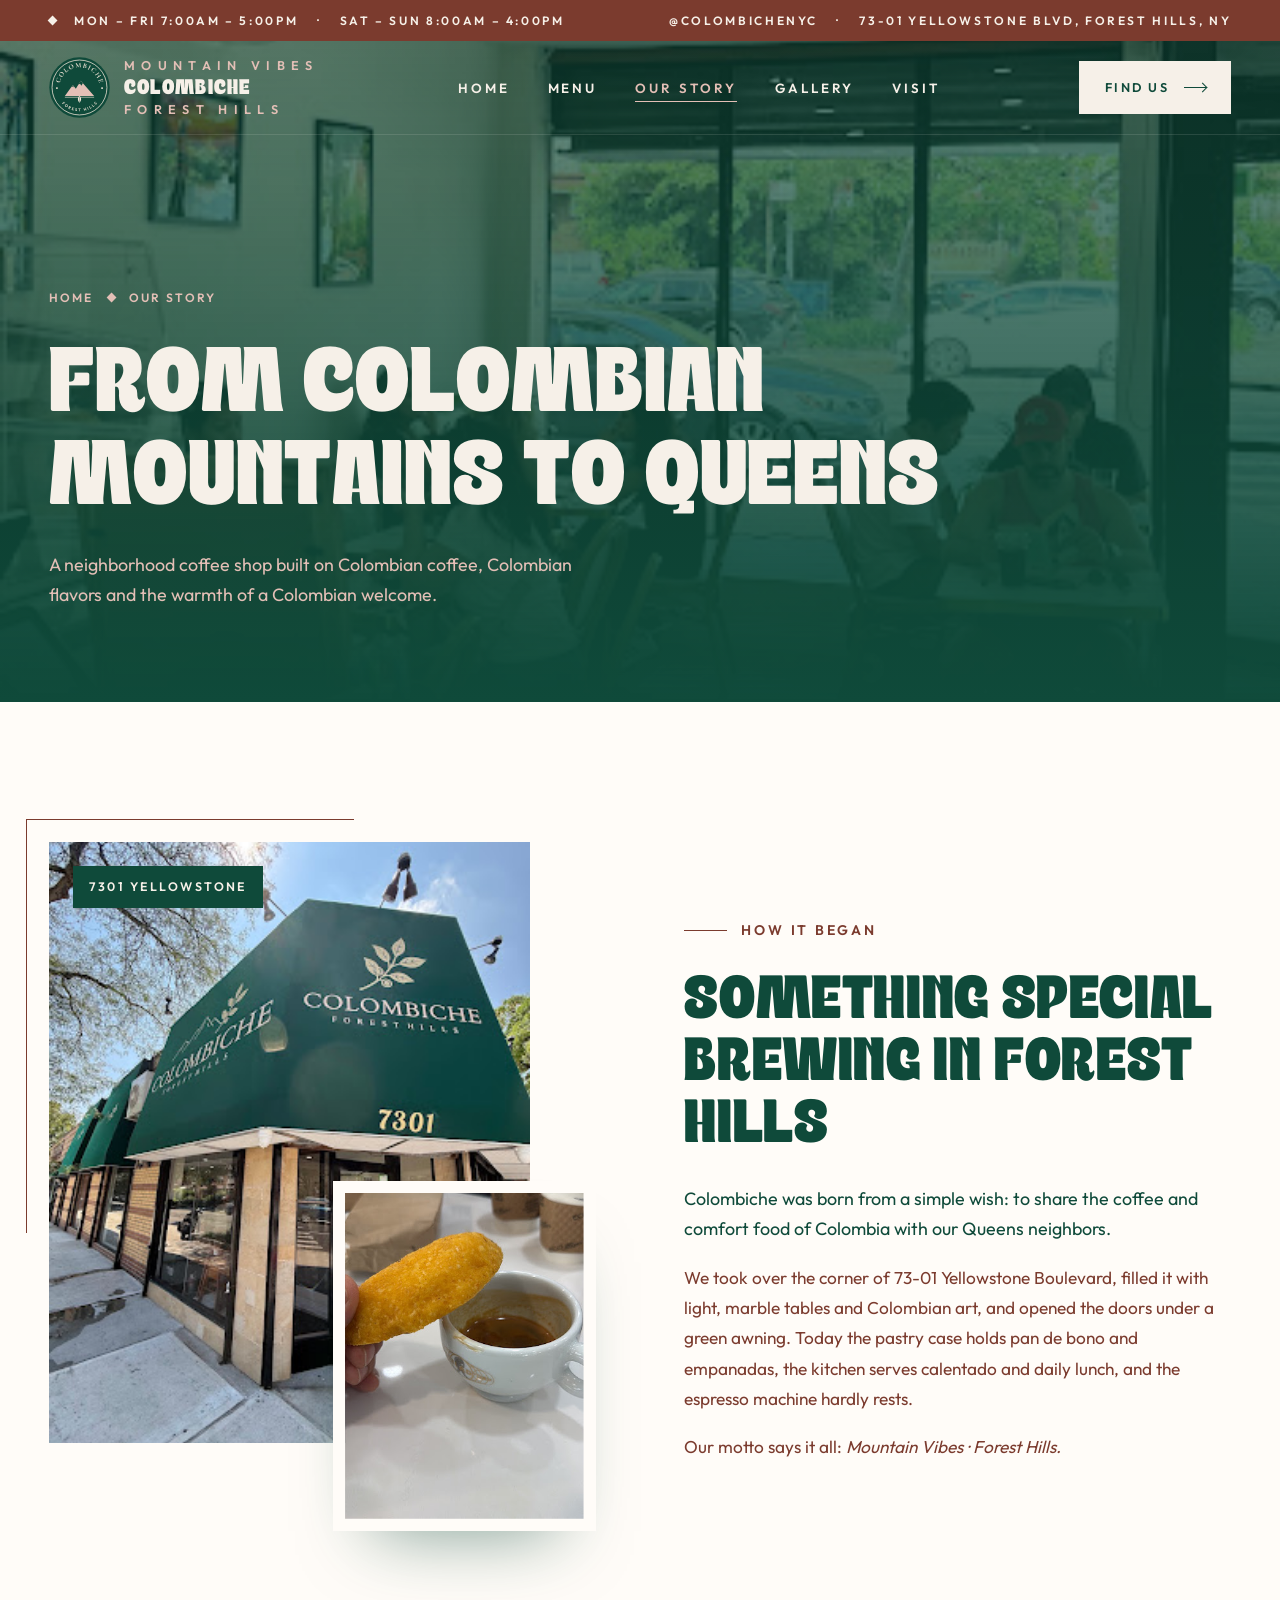
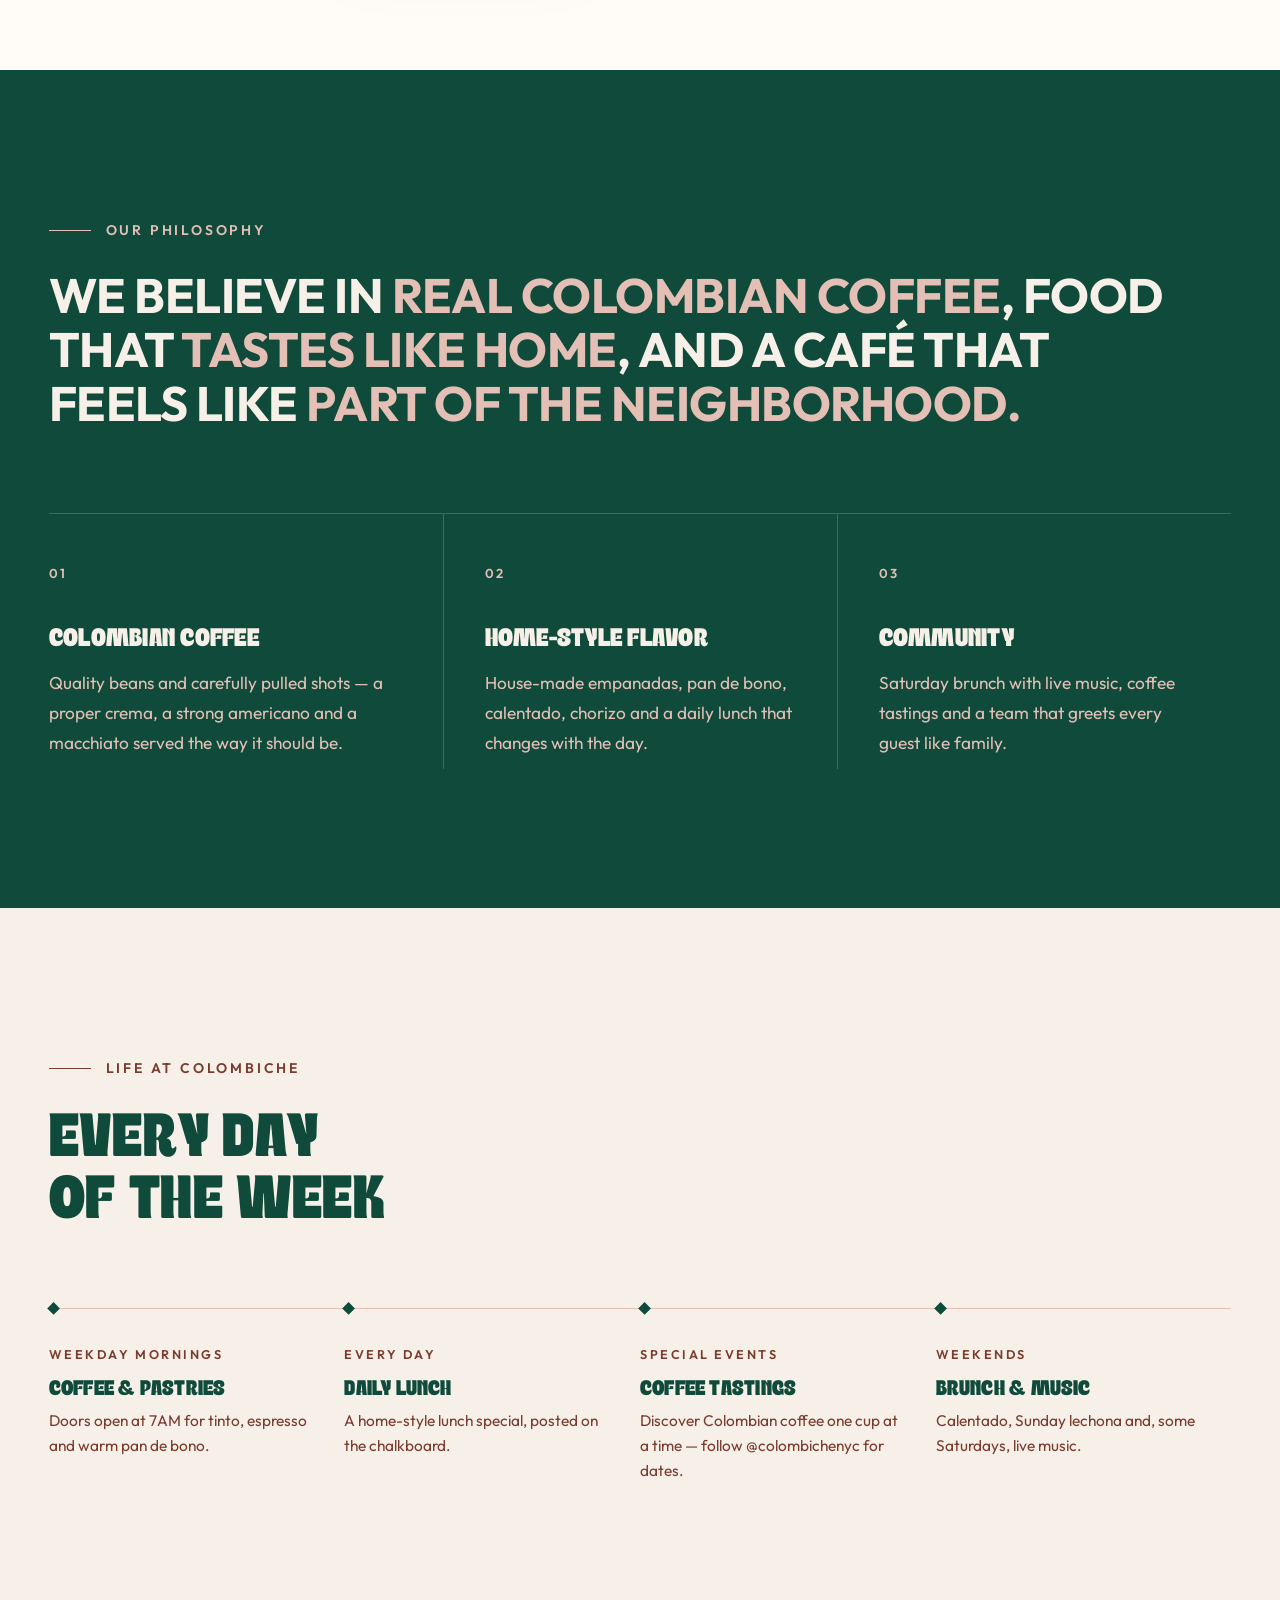
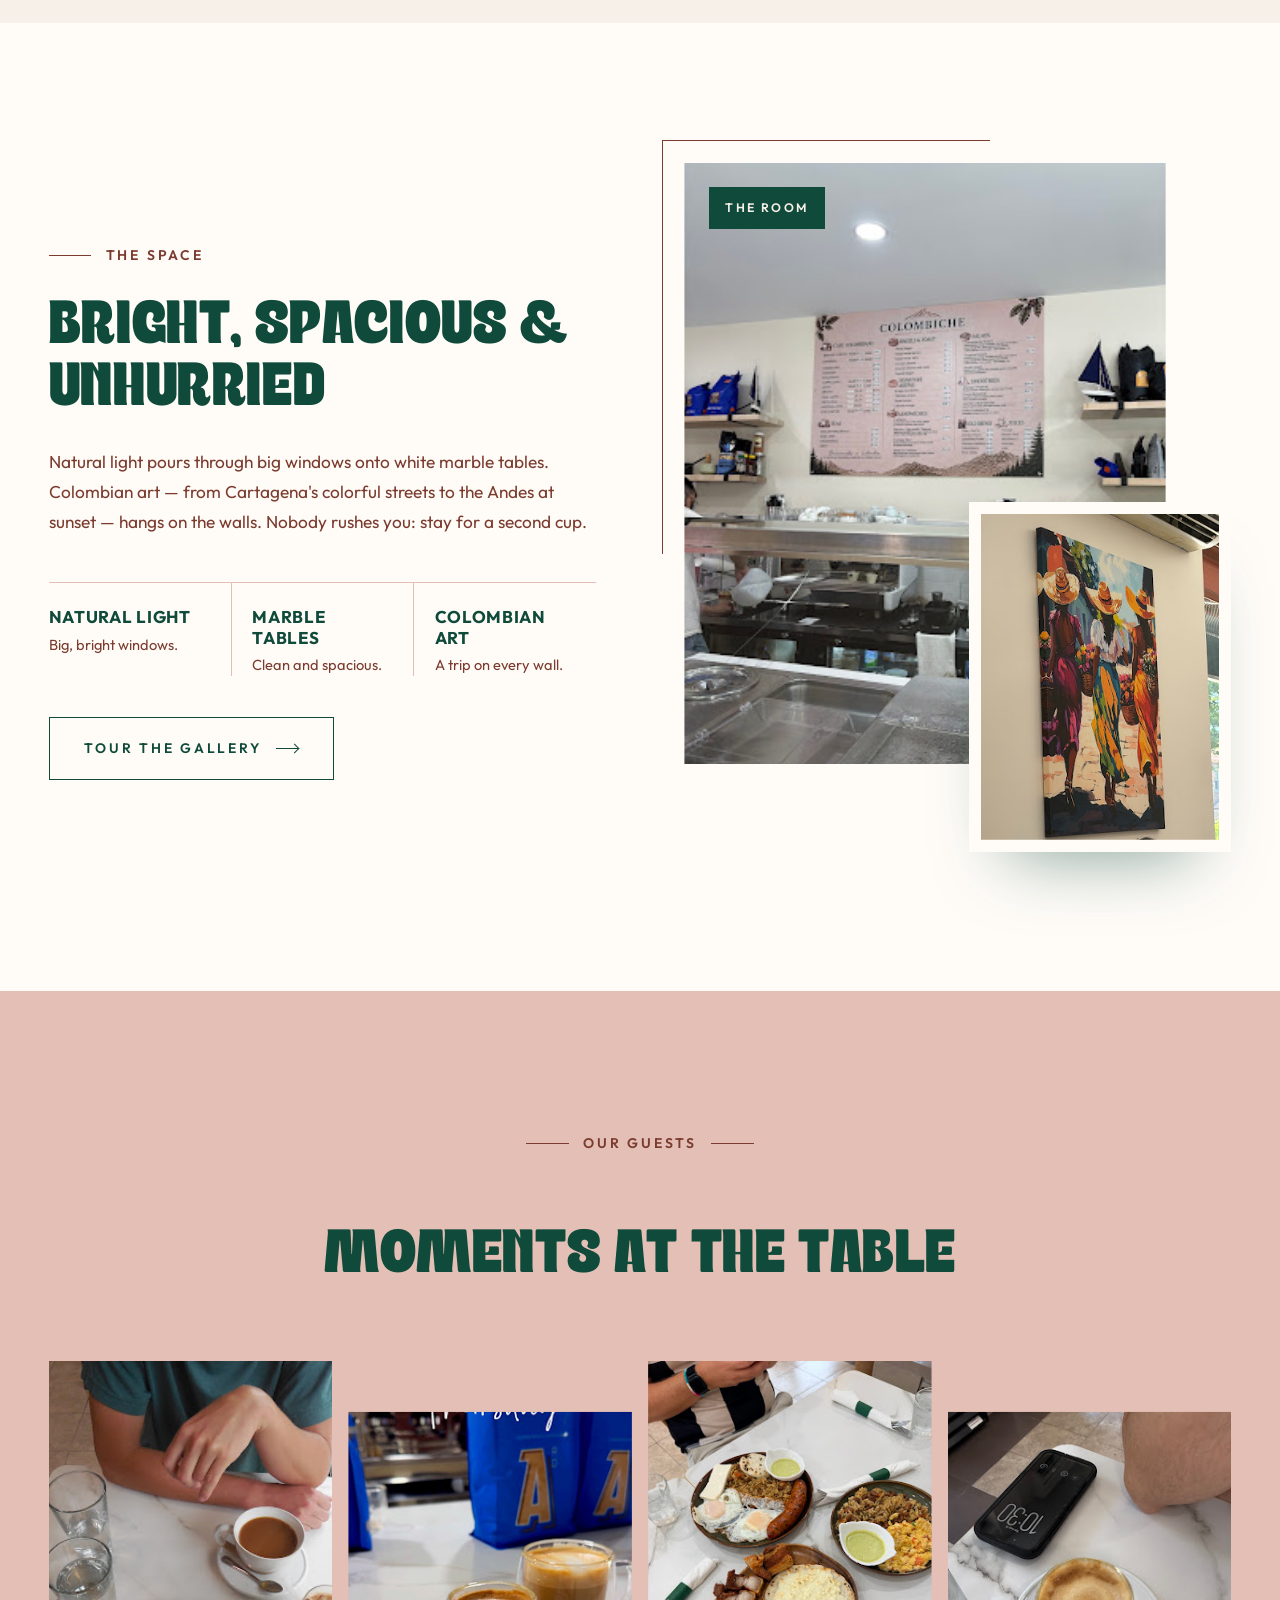
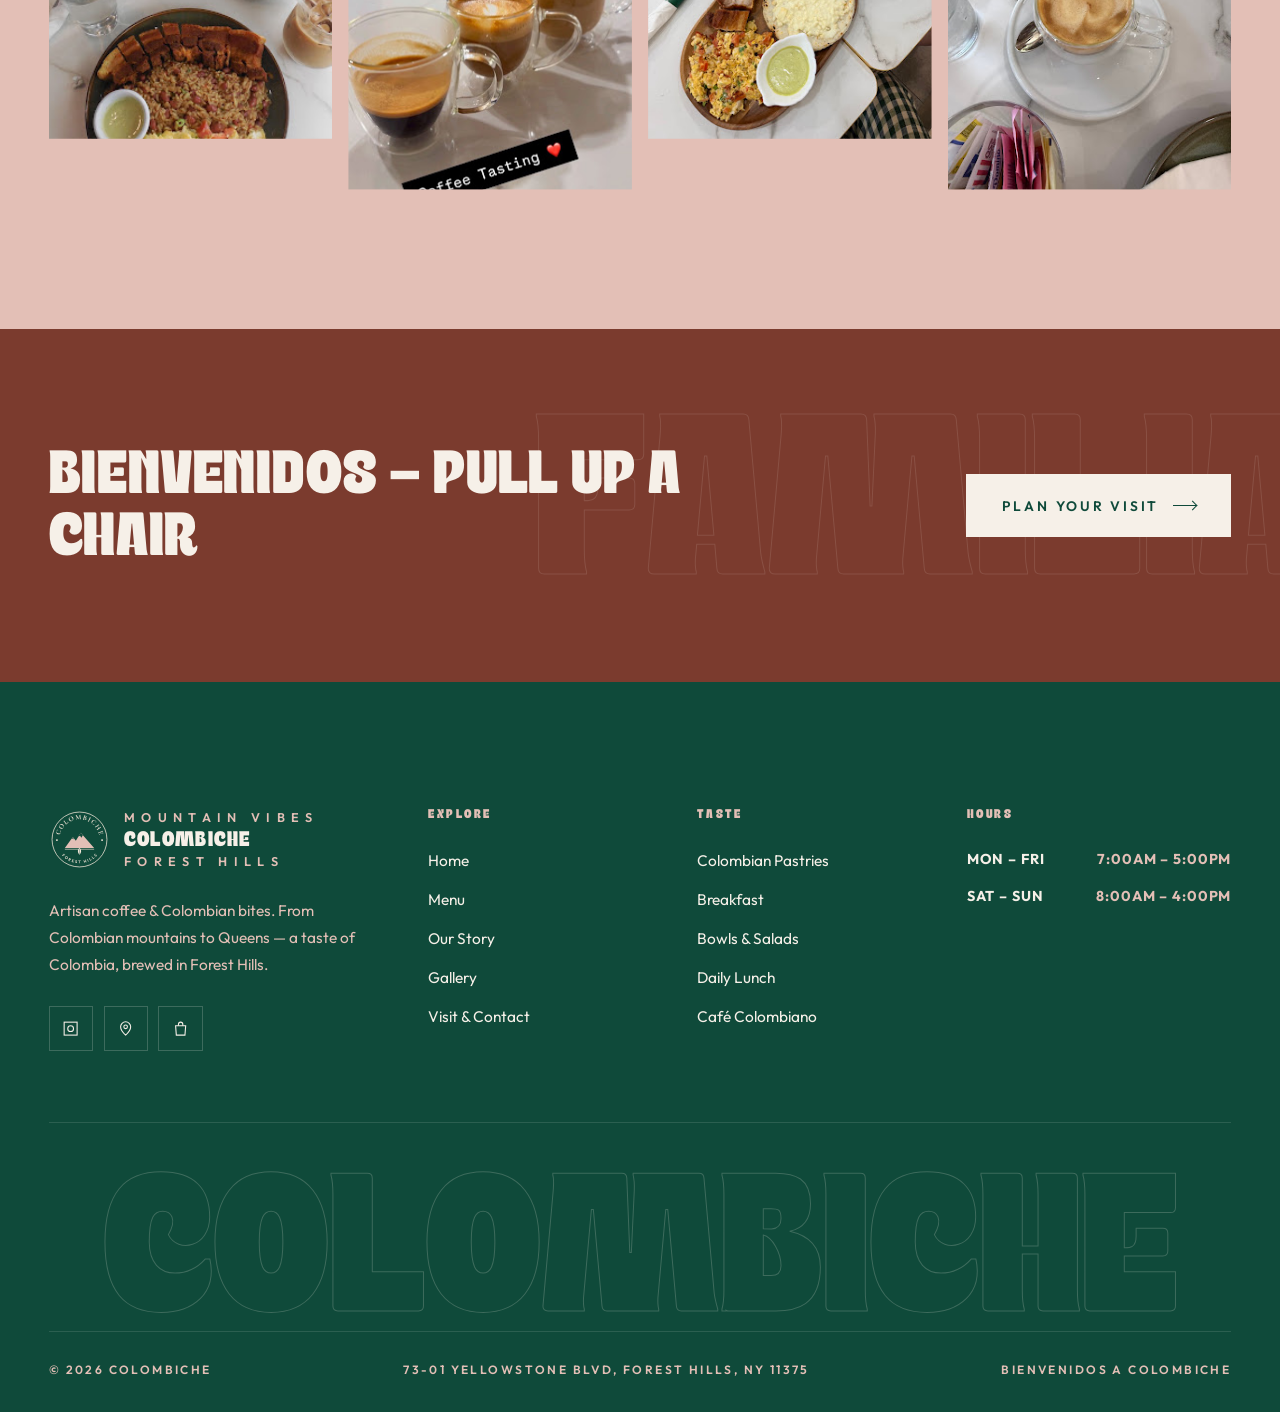
==== about.html @ f760ab82 "working" ====
<!DOCTYPE html>
<html lang="en">
<head>
  <meta charset="UTF-8">
  <meta name="viewport" content="width=device-width, initial-scale=1.0">
  <title>Our Story — Colombiche</title>
  <meta name="description" content="The story of Colombiche — a Colombian coffee shop in Forest Hills, Queens bringing artisan coffee, Colombian pastries and home-style plates from the mountains of Colombia to Yellowstone Boulevard.">
  <meta name="theme-color" content="#0F4A3A">
  <meta property="og:title" content="Our Story — Colombiche">
  <meta property="og:description" content="The story of Colombiche — a Colombian coffee shop in Forest Hills, Queens bringing artisan coffee, Colombian pastries and home-style plates from the mountains of Colombia to Yellowstone Boulevard.">
  <meta property="og:image" content="assets/images/unnamed%20%2849%29.jpg">
  <link rel="icon" href="assets/logo.svg" type="image/svg+xml">
  <link rel="preconnect" href="https://fonts.googleapis.com">
  <link rel="preconnect" href="https://fonts.gstatic.com" crossorigin>
  <link href="https://fonts.googleapis.com/css2?family=Outfit:wght@400;500;600;700&display=swap" rel="stylesheet">
  <link rel="stylesheet" href="css/style.css">
</head>
<body>

<header class="site-header">
  <div class="topbar">
    <div class="container">
      <div class="t-items"><span class="diamond"></span><span>Mon – Fri 7:00AM – 5:00PM</span><span class="t-hide">·</span><span class="t-hide">Sat – Sun 8:00AM – 4:00PM</span></div>
      <div class="t-items t-hide"><a href="https://www.instagram.com/colombichenyc/" target="_blank" rel="noopener">@colombichenyc</a><span>·</span><span>73-01 Yellowstone Blvd, Forest Hills, NY</span></div>
    </div>
  </div>
  <nav class="navbar" aria-label="Main">
    <div class="container">
      <a href="index.html" class="logo" aria-label="Colombiche home">
        <span class="logo-mark"><img src="assets/logo.svg" alt="" width="60" height="60"></span>
        <span class="logo-text"><small>MOUNTAIN VIBES</small><strong>COLOMBICHE</strong><small>FOREST HILLS</small></span>
      </a>
      <ul class="nav-links">
        <li><a href="index.html">Home</a></li>
        <li><a href="menu.html">Menu</a></li>
        <li><a href="about.html" class="active" aria-current="page">Our Story</a></li>
        <li><a href="gallery.html">Gallery</a></li>
        <li><a href="visit.html">Visit</a></li>
      </ul>
      <a href="visit.html" class="btn btn--light nav-cta">Find Us <span class="arrow"></span></a>
      <button class="menu-toggle" aria-label="Open menu" aria-expanded="false"><span></span><span></span><span></span></button>
    </div>
  </nav>
</header>

<div class="mobile-nav" aria-label="Mobile">
  <a class="m-link" href="index.html"><small>01</small>Home</a>
  <a class="m-link" href="menu.html"><small>02</small>Menu</a>
  <a class="m-link" href="about.html"><small>03</small>Our Story</a>
  <a class="m-link" href="gallery.html"><small>04</small>Gallery</a>
  <a class="m-link" href="visit.html"><small>05</small>Visit</a>
  <div class="m-foot">Mon – Fri 7:00AM – 5:00PM<br>Sat – Sun 8:00AM – 4:00PM<br>73-01 Yellowstone Blvd, Forest Hills, NY 11375<br><a href="https://www.instagram.com/colombichenyc/" target="_blank" rel="noopener">@colombichenyc</a></div>
</div>

<main>
<section class="page-hero">
  <div class="bg" data-parallax style="background-image:url('assets/images/unnamed%20%2865%29.jpg')"></div>
  <div class="container">
    <div class="crumbs"><a href="index.html">Home</a><span class="diamond"></span><span>Our Story</span></div>
    <div class="hero-foot">
      <div>
        <h1>From Colombian<br>Mountains to Queens</h1>
        <p class="lead">A neighborhood coffee shop built on Colombian coffee, Colombian flavors and the warmth of a Colombian welcome.</p>
      </div>
    </div>
  </div>
</section>

<section class="section bg-white">
  <div class="container split">
    <div class="stack-images reveal">
      <span class="frame-line"></span>
      <div class="img-main reveal-img"><img src="assets/images/unnamed%20%2849%29.jpg" alt="Colombiche storefront with green awning" loading="lazy"></div>
      <div class="img-float reveal-img d2"><img src="assets/images/unnamed%20%2836%29.jpg" alt="Dedo de queso dipped in coffee" loading="lazy"></div>
      <span class="tag">7301 Yellowstone</span>
    </div>
    <div class="text-block">
      <span class="eyebrow reveal">How It Began</span>
      <h2 class="reveal">Something Special Brewing in Forest Hills</h2>
      <p class="lead reveal">Colombiche was born from a simple wish: to share the coffee and comfort food of Colombia with our Queens neighbors.</p>
      <p class="muted reveal">We took over the corner of 73-01 Yellowstone Boulevard, filled it with light, marble tables and Colombian art, and opened the doors under a green awning. Today the pastry case holds pan de bono and empanadas, the kitchen serves calentado and daily lunch, and the espresso machine hardly rests.</p>
      <p class="muted reveal">Our motto says it all: <em>Mountain Vibes · Forest Hills.</em></p>
    </div>
  </div>
</section>

<section class="section bg-espresso">
  <div class="container">
    <span class="eyebrow reveal">Our Philosophy</span>
    <p class="big-statement reveal">We believe in <em>real Colombian coffee</em>, food that <em>tastes like home</em>, and a café that feels like <em>part of the neighborhood.</em></p>
    <div class="values" style="margin-top:80px">
      <div class="value reveal">
        <span class="num">01</span>
        <h3>Colombian Coffee</h3>
        <p>Quality beans and carefully pulled shots — a proper crema, a strong americano and a macchiato served the way it should be.</p>
      </div>
      <div class="value reveal d1">
        <span class="num">02</span>
        <h3>Home-Style Flavor</h3>
        <p>House-made empanadas, pan de bono, calentado, chorizo and a daily lunch that changes with the day.</p>
      </div>
      <div class="value reveal d2">
        <span class="num">03</span>
        <h3>Community</h3>
        <p>Saturday brunch with live music, coffee tastings and a team that greets every guest like family.</p>
      </div>
    </div>
  </div>
</section>

<section class="section bg-cream">
  <div class="container">
    <div class="section-head">
      <div>
        <span class="eyebrow reveal">Life at Colombiche</span>
        <h2 class="reveal">Every Day<br>of the Week</h2>
      </div>
    </div>
    <div class="timeline">
      <div class="reveal"><span>Weekday Mornings</span><h3>Coffee &amp; Pastries</h3><p>Doors open at 7AM for tinto, espresso and warm pan de bono.</p></div>
      <div class="reveal d1"><span>Every Day</span><h3>Daily Lunch</h3><p>A home-style lunch special, posted on the chalkboard.</p></div>
      <div class="reveal d2"><span>Special Events</span><h3>Coffee Tastings</h3><p>Discover Colombian coffee one cup at a time — follow @colombichenyc for dates.</p></div>
      <div class="reveal d3"><span>Weekends</span><h3>Brunch &amp; Music</h3><p>Calentado, Sunday lechona and, some Saturdays, live music.</p></div>
    </div>
  </div>
</section>

<section class="section bg-white">
  <div class="container split split--reverse">
    <div class="stack-images reveal">
      <span class="frame-line"></span>
      <div class="img-main reveal-img"><img src="assets/images/unnamed%20%2823%29.jpg" alt="The Colombiche counter and menu board" loading="lazy"></div>
      <div class="img-float reveal-img d2"><img src="assets/images/unnamed%20%286%29.jpg" alt="Colorful painting of Colombian women" loading="lazy"></div>
      <span class="tag">The Room</span>
    </div>
    <div class="text-block">
      <span class="eyebrow reveal">The Space</span>
      <h2 class="reveal">Bright, Spacious &amp; Unhurried</h2>
      <p class="muted reveal">Natural light pours through big windows onto white marble tables. Colombian art — from Cartagena's colorful streets to the Andes at sunset — hangs on the walls. Nobody rushes you: stay for a second cup.</p>
      <div class="features reveal">
        <div><strong>Natural Light</strong><span>Big, bright windows.</span></div>
        <div><strong>Marble Tables</strong><span>Clean and spacious.</span></div>
        <div><strong>Colombian Art</strong><span>A trip on every wall.</span></div>
      </div>
      <a href="gallery.html" class="btn btn--outline reveal">Tour the Gallery <span class="arrow"></span></a>
    </div>
  </div>
</section>

<section class="section bg-beige">
  <div class="container">
    <div class="section-head center">
      <span class="eyebrow reveal">Our Guests</span>
      <h2 class="reveal">Moments at the Table</h2>
    </div>
    <div class="people-grid" style="padding-bottom:50px">
      <figure class="reveal-img"><img src="assets/images/unnamed%20%2853%29.jpg" alt="A guest with coffee and breakfast" loading="lazy"></figure>
      <figure class="reveal-img d1"><img src="assets/images/unnamed%20%2861%29.jpg" alt="Thursday coffee tasting" loading="lazy"></figure>
      <figure class="reveal-img d2"><img src="assets/images/unnamed%20%285%29.jpg" alt="Breakfast spread for the table" loading="lazy"></figure>
      <figure class="reveal-img d3"><img src="assets/images/unnamed%20%2833%29.jpg" alt="Cappuccino on a marble table" loading="lazy"></figure>
    </div>
  </div>
</section>

<section class="cta-band">
  <div class="ghost-word" aria-hidden="true">Familia</div>
  <div class="container">
    <h2 class="reveal">Bienvenidos — Pull Up a Chair</h2>
    <a href="visit.html" class="btn btn--light reveal">Plan Your Visit <span class="arrow"></span></a>
  </div>
</section>
</main>

<footer class="site-footer">
  <div class="container">
    <div class="footer-top">
      <div>
        <a href="index.html" class="logo">
          <span class="logo-mark"><img src="assets/logo.svg" alt="" width="60" height="60"></span>
          <span class="logo-text"><small>MOUNTAIN VIBES</small><strong>COLOMBICHE</strong><small>FOREST HILLS</small></span>
        </a>
        <p>Artisan coffee &amp; Colombian bites. From Colombian mountains to Queens — a taste of Colombia, brewed in Forest Hills.</p>
        <div class="socials">
          <a href="https://www.instagram.com/colombichenyc/" target="_blank" rel="noopener" aria-label="Instagram @colombichenyc"><svg viewBox="0 0 24 24"><rect x="3" y="3" width="18" height="18"/><circle cx="12" cy="12" r="4"/><path d="M17.5 6.5h.01"/></svg></a>
          <a href="https://www.google.com/maps/place/Colombiche/@40.7175453,-73.8568384,17z/data=!3m1!4b1!4m6!3m5!1s0x89c25ffa9d3dcef1:0xcf79a14ec2ab7ac5!8m2!3d40.7175453!4d-73.8568384!16s%2Fg%2F11ntnw3kk6" target="_blank" rel="noopener" aria-label="Colombiche on Google Maps"><svg viewBox="0 0 24 24"><path d="M12 21s-7-6.2-7-11.5A7 7 0 0 1 19 9.5C19 14.8 12 21 12 21z"/><circle cx="12" cy="9.5" r="2.5"/></svg></a>
          <a href="https://order.toasttab.com/online/colombiche-2-73-01-yellowstone-boulevard" target="_blank" rel="noopener" aria-label="Order online"><svg viewBox="0 0 24 24"><path d="M5 8h14l-1 13H6z"/><path d="M9 8V6a3 3 0 0 1 6 0v2"/></svg></a>
        </div>
      </div>
      <div>
        <h4>Explore</h4>
        <ul>
          <li><a href="index.html">Home</a></li>
          <li><a href="menu.html">Menu</a></li>
          <li><a href="about.html">Our Story</a></li>
          <li><a href="gallery.html">Gallery</a></li>
          <li><a href="visit.html">Visit &amp; Contact</a></li>
        </ul>
      </div>
      <div>
        <h4>Taste</h4>
        <ul>
          <li><a href="menu.html#pastries">Colombian Pastries</a></li>
          <li><a href="menu.html#breakfast">Breakfast</a></li>
          <li><a href="menu.html#bowls">Bowls &amp; Salads</a></li>
          <li><a href="menu.html#specials">Daily Lunch</a></li>
          <li><a href="menu.html#coffee">Café Colombiano</a></li>
        </ul>
      </div>
      <div>
        <h4>Hours</h4>
        <ul class="footer-hours">
          <li><span>Mon – Fri</span><span>7:00AM – 5:00PM</span></li>
          <li><span>Sat – Sun</span><span>8:00AM – 4:00PM</span></li>
        </ul>
      </div>
    </div>
    <div class="footer-word" aria-hidden="true">Colombiche</div>
    <div class="footer-bottom">
      <span>© <span data-year>2026</span> Colombiche</span>
      <span>73-01 Yellowstone Blvd, Forest Hills, NY 11375</span>
      <span>Bienvenidos a Colombiche</span>
    </div>
  </div>
</footer>

<button class="back-top" aria-label="Back to top"><svg viewBox="0 0 24 24"><path d="M12 19V5M5 12l7-7 7 7"/></svg></button>

<script src="js/main.js"></script>
</body>
</html>
---- css/style.css ----
/* =========================================================
   COLOMBICHE — premium stylesheet (bottle green, burgundy & blush)
   Palette (only these five):
   White #FFFCF8 · Cream #F6F0E8 · Beige #E3BFB6
   Coffee Bean #7B3B2E · Espresso Brown #0F4A3A
   ========================================================= */

@font-face {
  font-family: "Food Brand";
  src: url("../food-brand-demo.regular.otf") format("opentype");
  font-weight: normal;
  font-style: normal;
  font-display: swap;
}

:root {
  --white: #FFFCF8;
  --cream: #F6F0E8;
  --beige: #E3BFB6;
  --coffee: #7B3B2E;
  --espresso: #0F4A3A;

  /* tints built only from the palette */
  --espresso-92: rgba(15, 74, 58, .92);
  --espresso-80: rgba(15, 74, 58, .80);
  --espresso-60: rgba(15, 74, 58, .60);
  --espresso-15: rgba(15, 74, 58, .15);
  --cream-70: rgba(246, 240, 232, .70);
  --cream-20: rgba(246, 240, 232, .20);
  --cream-12: rgba(246, 240, 232, .12);
  --beige-40: rgba(227, 191, 182, .40);

  /* brand font for headings only; the demo font has no numerals, Outfit supplies them */
  --font-display: "Food Brand", "Outfit", system-ui, sans-serif;
  --font: "Outfit", system-ui, sans-serif;

  /* viewport scaling: --vw and --vh are 1% of the DESIGN viewport,
     --z is the factor the page is scaled by on screens wider than it */
  --z: 1;
  --vw: 1vw;
  --vh: 1vh;

  --container: 1320px;
  --gutter: clamp(16px, calc(4 * var(--vw)), 48px);
  --section: clamp(80px, calc(11 * var(--vw)), 160px);
  --ease: cubic-bezier(.22, .61, .36, 1);
  --ease-out: cubic-bezier(.16, 1, .3, 1);
}

/* ---------- reset ---------- */
*, *::before, *::after { box-sizing: border-box; margin: 0; padding: 0; border-radius: 0; }
html { scroll-behavior: smooth; -webkit-text-size-adjust: 100%; }
body {
  font-family: var(--font);
  font-weight: 400;
  font-size: 1.0625rem;
  line-height: 1.75;
  letter-spacing: 0;
  color: var(--espresso);
  background: var(--white);
  -webkit-font-smoothing: antialiased;
  overflow-x: hidden;
}
img { display: block; max-width: 100%; height: auto; }
a { color: inherit; text-decoration: none; }
button, input, textarea, select { font: inherit; color: inherit; letter-spacing: inherit; }
button { cursor: pointer; background: none; border: 0; }
ul { list-style: none; }
::selection { background: var(--coffee); color: var(--cream); }

::-webkit-scrollbar { width: 10px; }
::-webkit-scrollbar-track { background: var(--cream); }
::-webkit-scrollbar-thumb { background: var(--coffee); }

h1, h2, h3, h4, h5, h6,
.logo-mark, .logo-text strong, .marquee-group, .hero-bg-word, .ghost-word, .footer-word, .hero-badge strong {
  font-family: var(--font-display);
  font-weight: normal;
  font-synthesis: none;
}
h1, h2, h3, h4, h5, h6 {
  font-weight: normal;
  text-transform: uppercase;
  line-height: 1.02;
  letter-spacing: .01em;
}
h1 { font-size: clamp(2.9rem, calc(7.2 * var(--vw)), 6.6rem); }
h2 { font-size: clamp(2.2rem, calc(4.8 * var(--vw)), 4.2rem); }
h3 { font-size: clamp(1.35rem, calc(2 * var(--vw)), 1.7rem); }
h4 { font-size: 1.1rem; letter-spacing: .06em; }

.container { width: 100%; max-width: var(--container); margin: 0 auto; padding: 0 var(--gutter); }
.section { padding: var(--section) 0; position: relative; overflow-x: clip; }
.bg-white { background: var(--white); }
.bg-cream { background: var(--cream); }
.bg-beige { background: var(--beige); }
.bg-coffee { background: var(--coffee); color: var(--cream); }
.bg-espresso { background: var(--espresso); color: var(--cream); }

.accent { color: var(--beige); }
.bg-cream .accent, .bg-white .accent, .bg-beige .accent { color: var(--coffee); }

/* ---------- eyebrow / labels ---------- */
.eyebrow {
  display: inline-flex; align-items: center; gap: 14px;
  font-size: .86rem; letter-spacing: .2em; text-transform: uppercase;
  color: var(--coffee); margin-bottom: 26px;
}
.eyebrow::before { content: ""; width: 42px; height: 1px; background: currentColor; }
.bg-espresso .eyebrow, .bg-coffee .eyebrow, .hero .eyebrow, .page-hero .eyebrow, .quote-band .eyebrow, .card-dark .eyebrow, .cta-band .eyebrow { color: var(--beige); }

.lead { font-size: clamp(1.1rem, calc(1.4 * var(--vw)), 1.25rem); line-height: 1.7; }
.muted { color: var(--coffee); }
.bg-espresso .muted, .bg-coffee .muted { color: var(--beige); }

/* ---------- buttons ---------- */
.btn {
  position: relative; display: inline-flex; align-items: center; gap: 14px;
  padding: 18px 34px; font-size: .85rem; letter-spacing: .2em; text-transform: uppercase;
  border: 1px solid var(--espresso); color: var(--cream); background: var(--espresso);
  overflow: hidden; isolation: isolate; transition: color .5s var(--ease);
  white-space: nowrap;
}
.btn::before {
  content: ""; position: absolute; inset: 0; z-index: -1;
  background: var(--coffee); transform: scaleY(0); transform-origin: bottom;
  transition: transform .5s var(--ease-out);
}
.btn:hover::before { transform: scaleY(1); }
.btn .arrow { width: 22px; height: 1px; background: currentColor; position: relative; transition: width .4s var(--ease); }
.btn .arrow::after {
  content: ""; position: absolute; right: 0; top: -3px; width: 7px; height: 7px;
  border-top: 1px solid currentColor; border-right: 1px solid currentColor; transform: rotate(45deg);
}
.btn:hover .arrow { width: 32px; }

.btn--light { background: var(--cream); color: var(--espresso); border-color: var(--cream); }
.btn--light::before { background: var(--white); }
.btn--outline { background: transparent; color: var(--espresso); }
.btn--outline::before { background: var(--espresso); }
.btn--outline:hover { color: var(--cream); }
.btn--outline-light { background: transparent; color: var(--cream); border-color: var(--cream-70); }
.btn--outline-light::before { background: var(--cream); }
.btn--outline-light:hover { color: var(--espresso); }

.link-line {
  display: inline-flex; align-items: center; gap: 12px;
  font-size: .85rem; letter-spacing: .2em; text-transform: uppercase;
  padding-bottom: 6px; position: relative;
}
.link-line::after {
  content: ""; position: absolute; left: 0; bottom: 0; width: 100%; height: 1px;
  background: currentColor; transform-origin: right; transition: transform .5s var(--ease-out);
}
.link-line:hover::after { transform: scaleX(0); transform-origin: left; }

/* ---------- diamond divider glyph ---------- */
.diamond { display: inline-block; width: 7px; height: 7px; background: currentColor; transform: rotate(45deg); flex: none; }

/* =========================================================
   HEADER
   ========================================================= */
.site-header { position: fixed; inset: 0 0 auto 0; z-index: 100; color: var(--cream); }
.topbar {
  background: var(--coffee); font-size: .74rem; letter-spacing: .22em; text-transform: uppercase;
  overflow: hidden; max-height: 40px; transition: max-height .5s var(--ease);
}
.topbar .container { display: flex; justify-content: space-between; align-items: center; height: 40px; gap: 24px; }
.topbar .t-items { display: flex; align-items: center; gap: 18px; }
.topbar a:hover { color: var(--beige); }
.site-header.scrolled .topbar { max-height: 0; }

.navbar { transition: background .5s var(--ease), box-shadow .5s var(--ease); border-bottom: 1px solid var(--cream-12); }
.site-header.scrolled .navbar { background: var(--espresso-92); backdrop-filter: blur(10px); -webkit-backdrop-filter: blur(10px); }
.navbar .container { display: flex; align-items: center; justify-content: space-between; height: 92px; transition: height .5s var(--ease); }
.site-header.scrolled .navbar .container { height: 76px; }

.logo { display: flex; align-items: center; gap: 14px; line-height: 1; }
.logo-mark { width: 60px; height: 60px; flex: none; display: block; transition: width .5s var(--ease), height .5s var(--ease); }
.logo-mark img { width: 100%; height: 100%; display: block; }
.site-header.scrolled .logo-mark { width: 52px; height: 52px; }
.logo-text { display: flex; flex-direction: column; gap: 5px; }
.logo-text strong { font-weight: normal; font-size: 1.3rem; letter-spacing: .06em; }
.logo-text small { font-size: .78rem; letter-spacing: .5em; color: var(--beige); }

.nav-links { display: flex; align-items: center; gap: clamp(22px, calc(3 * var(--vw)), 44px); }
.nav-links a {
  font-size: .82rem; letter-spacing: .22em; text-transform: uppercase; position: relative; padding: 6px 0;
}
.nav-links a::after {
  content: ""; position: absolute; left: 0; bottom: 0; height: 1px; width: 100%;
  background: var(--beige); transform: scaleX(0); transform-origin: right; transition: transform .45s var(--ease-out);
}
.nav-links a:hover::after, .nav-links a.active::after { transform: scaleX(1); transform-origin: left; }
.nav-links a.active { color: var(--beige); }
.nav-cta { padding: 14px 24px; font-size: .78rem; }

.menu-toggle { display: none; width: 46px; height: 46px; border: 1px solid var(--cream-20); position: relative; z-index: 120; }
.menu-toggle span { position: absolute; left: 12px; right: 12px; height: 1px; background: var(--cream); transition: transform .4s var(--ease), opacity .3s; }
.menu-toggle span:nth-child(1) { top: 17px; }
.menu-toggle span:nth-child(2) { top: 23px; }
.menu-toggle span:nth-child(3) { top: 29px; }
body.nav-open .menu-toggle span:nth-child(1) { transform: translateY(6px) rotate(45deg); }
body.nav-open .menu-toggle span:nth-child(2) { opacity: 0; }
body.nav-open .menu-toggle span:nth-child(3) { transform: translateY(-6px) rotate(-45deg); }

.mobile-nav {
  position: fixed; inset: 0; z-index: 110; background: var(--espresso); color: var(--cream);
  display: flex; flex-direction: column; justify-content: center; padding: 120px var(--gutter) 40px;
  clip-path: inset(0 0 100% 0); transition: clip-path .7s var(--ease-out); visibility: hidden;
}
body.nav-open .mobile-nav { clip-path: inset(0 0 0 0); visibility: visible; }
body.nav-open { overflow: hidden; }
.mobile-nav a.m-link {
  display: flex; align-items: baseline; gap: 18px; font-size: clamp(2.2rem, calc(10 * var(--vw)), 3.4rem);
  text-transform: uppercase; line-height: 1.25; border-bottom: 1px solid var(--cream-12); padding: 10px 0;
}
.mobile-nav a.m-link small { font-size: .8rem; color: var(--beige); letter-spacing: .2em; }
.mobile-nav .m-foot { margin-top: 40px; font-size: .8rem; letter-spacing: .18em; text-transform: uppercase; color: var(--beige); line-height: 2; }

/* =========================================================
   HOME HERO
   ========================================================= */
.hero {
  position: relative; min-height: calc(100 * var(--vh)); background: var(--espresso); color: var(--cream);
  padding: 190px 0 90px; overflow: hidden; display: flex; align-items: center;
}
.hero-bg-word {
  position: absolute; left: calc(-2 * var(--vw)); bottom: calc(-4 * var(--vw)); font-size: calc(26 * var(--vw)); line-height: .8; text-transform: uppercase;
  color: transparent; -webkit-text-stroke: 1px var(--cream-12); pointer-events: none; white-space: nowrap; user-select: none;
}
.hero-grid { display: grid; grid-template-columns: 1.08fr 1fr; gap: clamp(40px, calc(6 * var(--vw)), 96px); align-items: center; position: relative; }
.hero h1 { margin-bottom: 30px; }
.hero h1 .line { display: block; overflow: hidden; }
.hero h1 .line > span { display: inline-block; transform: translateY(105%); animation: rise 1.1s var(--ease-out) forwards; }
.hero h1 .line:nth-child(2) > span { animation-delay: .12s; }
.hero h1 .line:nth-child(3) > span { animation-delay: .24s; }
@keyframes rise { to { transform: translateY(0); } }
.hero .lead { max-width: 520px; color: var(--beige); margin-bottom: 42px; }
.hero-actions { display: flex; flex-wrap: wrap; gap: 16px; margin-bottom: 64px; }
.hero-meta { display: grid; grid-template-columns: repeat(3, auto); gap: 0; border-top: 1px solid var(--cream-20); padding-top: 26px; max-width: 560px; }
.hero-meta div { padding-right: 26px; margin-right: 26px; border-right: 1px solid var(--cream-20); }
.hero-meta div:last-child { border: 0; margin: 0; padding: 0; }
.hero-meta span { display: block; font-size: .76rem; letter-spacing: .18em; color: var(--beige); text-transform: uppercase; }
.hero-meta strong { font-weight: normal; font-size: 1.05rem; letter-spacing: .06em; text-transform: uppercase; }

.hero-collage { position: relative; display: grid; grid-template-columns: 1.25fr 1fr; grid-template-rows: 1fr 1fr; gap: 16px; height: min(calc(72 * var(--vh)), 680px); }
.hero-collage figure { position: relative; overflow: hidden; }
.hero-collage figure:first-child { grid-row: span 2; }
.hero-collage img { width: 100%; height: 100%; object-fit: cover; transform: scale(1.08); animation: settle 1.8s var(--ease-out) forwards; }
@keyframes settle { to { transform: scale(1); } }
.hero-collage::before {
  content: ""; position: absolute; inset: -18px 18px 18px -18px; border: 1px solid var(--cream-20); pointer-events: none;
}
/* desktop: collage fills the whole right side of the hero, under the nav to the bottom edge */
@media (min-width: 1101px) {
  .hero-grid { position: static; }
  .hero-collage { position: absolute; top: 132px; right: 0; bottom: 0; width: calc(46 * var(--vw)); height: auto; gap: 12px; z-index: 1; }
  .hero-collage::before { display: none; }
  .hero-badge { bottom: 56px; }
}
.hero-badge {
  position: absolute; left: -42px; bottom: 40px; background: var(--cream); color: var(--espresso);
  padding: 22px 26px; max-width: 250px; z-index: 2; box-shadow: 0 30px 60px -30px rgba(15, 74, 58, .8);
}
.hero-badge span { display: block; font-size: .74rem; letter-spacing: .2em; text-transform: uppercase; color: var(--coffee); margin-bottom: 6px; }
.hero-badge strong { font-weight: normal; font-size: 1.35rem; text-transform: uppercase; line-height: 1.1; display: block; }
.hero-badge p { font-size: .88rem; line-height: 1.5; color: var(--coffee); margin-top: 8px; }

.scroll-cue { position: absolute; left: 50%; bottom: 28px; transform: translateX(-50%); display: flex; flex-direction: column; align-items: center; gap: 10px; font-size: .78rem; letter-spacing: .22em; color: var(--beige); text-transform: uppercase; }
.scroll-cue i { width: 1px; height: 46px; background: var(--cream-20); position: relative; overflow: hidden; }
.scroll-cue i::after { content: ""; position: absolute; left: 0; top: -50%; width: 1px; height: 50%; background: var(--cream); animation: drip 2.2s var(--ease) infinite; }
@keyframes drip { to { top: 100%; } }

/* =========================================================
   MARQUEE
   ========================================================= */
.marquee { background: var(--cream); color: var(--espresso); overflow: hidden; border-block: 1px solid var(--beige); padding: 26px 0; }
.marquee-track { display: flex; width: max-content; animation: marquee 40s linear infinite; }
.marquee:hover .marquee-track { animation-play-state: paused; }
.marquee-group { display: flex; align-items: center; gap: 40px; padding-right: 40px; font-size: clamp(1.4rem, calc(2.6 * var(--vw)), 2.2rem); text-transform: uppercase; white-space: nowrap; }
.marquee-group .diamond { color: var(--coffee); width: 10px; height: 10px; }
.marquee-group .ghost { color: transparent; -webkit-text-stroke: 1px var(--espresso); }
@keyframes marquee { to { transform: translateX(-50%); } }

/* =========================================================
   STORY / INTRO
   ========================================================= */
.split { display: grid; grid-template-columns: 1fr 1fr; gap: clamp(48px, calc(7 * var(--vw)), 120px); align-items: center; }
.split--reverse > :first-child { order: 2; }

.stack-images { position: relative; padding: 0 12% 16% 0; }
.stack-images .img-main { overflow: hidden; aspect-ratio: 4 / 5; }
.stack-images .img-main img { width: 100%; height: 100%; object-fit: cover; }
.stack-images .img-float {
  position: absolute; right: 0; bottom: 0; width: 48%; aspect-ratio: 3 / 4; overflow: hidden;
  border: 12px solid var(--white); box-shadow: 0 40px 70px -40px rgba(15, 74, 58, .55);
}
.bg-cream .stack-images .img-float { border-color: var(--cream); }
.stack-images .img-float img { width: 100%; height: 100%; object-fit: cover; }
.stack-images .frame-line { position: absolute; top: -22px; left: -22px; width: 60%; height: 60%; border-top: 1px solid var(--coffee); border-left: 1px solid var(--coffee); pointer-events: none; }
.stack-images .tag {
  position: absolute; left: 24px; top: 24px; background: var(--espresso); color: var(--cream);
  font-size: .76rem; letter-spacing: .2em; text-transform: uppercase; padding: 10px 16px;
}

.text-block h2 { margin-bottom: 28px; }
.text-block p + p { margin-top: 18px; }
.text-block .btn, .text-block .link-line { margin-top: 40px; }

.features { display: grid; grid-template-columns: repeat(3, 1fr); margin-top: 44px; border-top: 1px solid var(--beige); }
.features div { padding: 24px 20px 0 0; }
.features div + div { padding-left: 20px; border-left: 1px solid var(--beige); }
.features strong { display: block; font-weight: normal; font-size: 1.05rem; text-transform: uppercase; letter-spacing: .04em; line-height: 1.2; margin-bottom: 6px; }
.features span { font-size: .9rem; color: var(--coffee); line-height: 1.5; display: block; }

/* =========================================================
   SECTION HEADERS
   ========================================================= */
.section-head { display: flex; justify-content: space-between; align-items: flex-end; gap: 40px; margin-bottom: clamp(48px, calc(6 * var(--vw)), 80px); flex-wrap: wrap; }
.section-head h2 { max-width: 760px; }
.section-head p { max-width: 420px; }
.section-head.center { flex-direction: column; align-items: center; text-align: center; }
.section-head.center .eyebrow::after { content: ""; width: 42px; height: 1px; background: currentColor; }

/* =========================================================
   SIGNATURE DRINKS
   ========================================================= */
.sig-grid { display: grid; grid-template-columns: repeat(3, 1fr); gap: clamp(20px, calc(2.4 * var(--vw)), 36px); }
.sig-card { position: relative; }
.sig-card .media { position: relative; overflow: hidden; aspect-ratio: 3 / 4; margin-bottom: 28px; }
.sig-card .media img { width: 100%; height: 100%; object-fit: cover; transition: transform 1.2s var(--ease-out); }
.sig-card:hover .media img { transform: scale(1.07); }
.sig-card .media::after { content: ""; position: absolute; inset: 14px; border: 1px solid var(--cream-20); transition: inset .6s var(--ease-out); pointer-events: none; }
.sig-card:hover .media::after { inset: 22px; }
.sig-card .num { position: absolute; top: 24px; left: 24px; z-index: 1; font-size: .78rem; letter-spacing: .18em; background: var(--espresso); color: var(--cream); padding: 8px 12px; }
.sig-card .kind { font-size: .78rem; letter-spacing: .2em; text-transform: uppercase; color: var(--beige); display: block; margin-bottom: 10px; }
.sig-card h3 { margin-bottom: 12px; }
.sig-card p { color: var(--beige); font-size: .98rem; line-height: 1.65; max-width: 360px; }
.sig-grid .sig-card:nth-child(2) { margin-top: 70px; }

/* =========================================================
   MENU PREVIEW (tabs)
   ========================================================= */
.tabs { display: flex; gap: 0; border-bottom: 1px solid var(--beige); margin-bottom: 50px; overflow-x: auto; scrollbar-width: none; }
.tabs::-webkit-scrollbar { display: none; }
.tab-btn {
  padding: 18px 28px; font-size: .82rem; letter-spacing: .2em; text-transform: uppercase; color: var(--coffee);
  position: relative; white-space: nowrap; transition: color .3s;
}
.tab-btn::after { content: ""; position: absolute; left: 0; right: 0; bottom: -1px; height: 2px; background: var(--espresso); transform: scaleX(0); transition: transform .5s var(--ease-out); }
.tab-btn.active { color: var(--espresso); }
.tab-btn.active::after { transform: scaleX(1); }

.menu-preview { display: grid; grid-template-columns: 1fr 420px; gap: clamp(40px, calc(6 * var(--vw)), 90px); align-items: start; }
.tab-panel { display: none; }
.tab-panel.active { display: block; animation: fadeUp .7s var(--ease-out); }
@keyframes fadeUp { from { opacity: 0; transform: translateY(18px); } to { opacity: 1; transform: none; } }

.menu-list li { display: grid; grid-template-columns: 1fr auto; gap: 6px 20px; padding: 22px 0; border-bottom: 1px solid var(--beige-40); }
.menu-list li:first-child { padding-top: 0; }
.menu-list h4 { display: flex; align-items: baseline; gap: 16px; font-size: 1.15rem; letter-spacing: .04em; }
.menu-list .tag-sm { font-size: .76rem; letter-spacing: .22em; text-transform: uppercase; background: var(--espresso); color: var(--cream); padding: 4px 9px; line-height: 1.4; }
.menu-list .opt { font-size: .74rem; letter-spacing: .2em; text-transform: uppercase; color: var(--coffee); align-self: center; }
.menu-list p { grid-column: 1 / -1; color: var(--coffee); font-size: .95rem; line-height: 1.6; }

.preview-media { position: sticky; top: 120px; }
.preview-media .frame { position: relative; aspect-ratio: 4 / 5; overflow: hidden; }
.preview-media img { position: absolute; inset: 0; width: 100%; height: 100%; object-fit: cover; opacity: 0; transform: scale(1.05); transition: opacity .8s var(--ease), transform 1.2s var(--ease-out); }
.preview-media img.active { opacity: 1; transform: scale(1); }
.preview-media .caption { margin-top: 18px; display: flex; justify-content: space-between; font-size: .75rem; letter-spacing: .22em; text-transform: uppercase; color: var(--coffee); }

/* =========================================================
   THE SPACE MOSAIC
   ========================================================= */
.mosaic { display: grid; grid-template-columns: repeat(12, 1fr); grid-auto-rows: 110px; gap: 16px; }
.mosaic figure { position: relative; overflow: hidden; }
.mosaic img { width: 100%; height: 100%; object-fit: cover; transition: transform 1.2s var(--ease-out); }
.mosaic figure:hover img { transform: scale(1.06); }
.mosaic figcaption {
  position: absolute; left: 0; bottom: 0; background: var(--espresso); color: var(--cream);
  font-size: .74rem; letter-spacing: .18em; text-transform: uppercase; padding: 10px 14px;
  transform: translateY(100%); transition: transform .5s var(--ease-out);
}
.mosaic figure:hover figcaption { transform: none; }
.m-a { grid-column: 1 / 6; grid-row: span 6; }
.m-b { grid-column: 6 / 10; grid-row: span 3; }
.m-c { grid-column: 10 / 13; grid-row: span 4; }
.m-d { grid-column: 6 / 10; grid-row: span 3; }
.m-e { grid-column: 10 / 13; grid-row: span 2; }

/* =========================================================
   NEON QUOTE BAND
   ========================================================= */
.quote-band { position: relative; color: var(--cream); padding: clamp(120px, calc(16 * var(--vw)), 220px) 0; overflow: hidden; text-align: center; }
.quote-band .bg { position: absolute; inset: -10% 0; background-size: cover; background-position: center; will-change: transform; }
.quote-band::after { content: ""; position: absolute; inset: 0; background: linear-gradient(180deg, var(--espresso-80), var(--espresso-92)); }
.quote-band .container { position: relative; z-index: 1; }
.quote-band h2 { font-size: clamp(2.6rem, calc(7 * var(--vw)), 6rem); margin-bottom: 26px; }
.quote-band p { max-width: 640px; margin: 0 auto 40px; color: var(--beige); }

/* =========================================================
   BAKEHOUSE ROW
   ========================================================= */
.bake-grid { display: grid; grid-template-columns: repeat(4, 1fr); gap: 0; border-top: 1px solid var(--beige); border-left: 1px solid var(--beige); }
.bake-item { border-right: 1px solid var(--beige); border-bottom: 1px solid var(--beige); padding: 22px; background: var(--white); transition: background .5s var(--ease); }
.bake-item:hover { background: var(--cream); }
.bake-item .media { aspect-ratio: 1 / 1.15; overflow: hidden; margin-bottom: 22px; }
.bake-item .media img { width: 100%; height: 100%; object-fit: cover; transition: transform 1.1s var(--ease-out); }
.bake-item:hover .media img { transform: scale(1.06); }
.bake-item span { font-size: .74rem; letter-spacing: .18em; text-transform: uppercase; color: var(--coffee); }
.bake-item h3 { font-size: 1.3rem; margin: 8px 0 8px; }
.bake-item p { font-size: .92rem; color: var(--coffee); line-height: 1.55; }

/* =========================================================
   INSTA STRIP
   ========================================================= */
.strip { display: grid; grid-template-columns: repeat(6, 1fr); gap: 12px; }
.strip a { position: relative; aspect-ratio: 3 / 4; overflow: hidden; display: block; }
.strip img { width: 100%; height: 100%; object-fit: cover; transition: transform 1s var(--ease-out); }
.strip a::after { content: "VIEW"; position: absolute; inset: 0; display: grid; place-items: center; background: var(--espresso-60); color: var(--cream); letter-spacing: .22em; font-size: .78rem; opacity: 0; transition: opacity .45s var(--ease); }
.strip a:hover::after { opacity: 1; }
.strip a:hover img { transform: scale(1.08); }

/* =========================================================
   VISIT
   ========================================================= */
.visit-grid { display: grid; grid-template-columns: 1fr 1fr; gap: 0; background: var(--white); }
.visit-media { position: relative; min-height: 560px; overflow: hidden; }
.visit-media img { position: absolute; inset: 0; width: 100%; height: 100%; object-fit: cover; }
.visit-body { padding: clamp(40px, calc(6 * var(--vw)), 90px); }
.visit-body h2 { margin-bottom: 30px; }
.hours { width: 100%; border-collapse: collapse; margin: 10px 0 34px; }
.hours td { padding: 13px 0; border-bottom: 1px solid var(--beige); text-transform: uppercase; letter-spacing: .1em; font-size: .92rem; }
.hours td:last-child { text-align: right; color: var(--coffee); }
.hours tr.today td { color: var(--espresso); }
.hours tr.today td:first-child::after { content: "TODAY"; margin-left: 12px; font-size: .78rem; letter-spacing: .22em; background: var(--espresso); color: var(--cream); padding: 3px 8px; vertical-align: middle; }
.info-list { display: grid; gap: 18px; margin-bottom: 36px; }
.info-list div { display: grid; grid-template-columns: 110px 1fr; gap: 16px; }
.info-list span { font-size: .76rem; letter-spacing: .18em; text-transform: uppercase; color: var(--coffee); padding-top: 4px; }
.btn-row { display: flex; flex-wrap: wrap; gap: 14px; }

/* =========================================================
   PAGE HERO (inner pages)
   ========================================================= */
.page-hero { position: relative; min-height: calc(78 * var(--vh)); display: flex; align-items: flex-end; color: var(--cream); padding: 200px 0 90px; overflow: hidden; background: var(--espresso); }
.page-hero .bg { position: absolute; inset: -8% 0; background-size: cover; background-position: center; will-change: transform; }
.page-hero::after { content: ""; position: absolute; inset: 0; background: linear-gradient(180deg, var(--espresso-60) 0%, var(--espresso-80) 55%, var(--espresso) 100%); }
.page-hero .container { position: relative; z-index: 1; }
.page-hero h1 { max-width: 1000px; }
.page-hero .lead { max-width: 560px; color: var(--beige); margin-top: 26px; }
.crumbs { display: flex; gap: 14px; align-items: center; font-size: .74rem; letter-spacing: .18em; text-transform: uppercase; color: var(--beige); margin-bottom: 28px; }
.crumbs a:hover { color: var(--cream); }
.page-hero .hero-foot { display: flex; justify-content: space-between; align-items: flex-end; gap: 40px; flex-wrap: wrap; }

/* =========================================================
   MENU PAGE
   ========================================================= */
.menu-nav { position: sticky; top: 76px; z-index: 50; background: var(--cream); border-bottom: 1px solid var(--beige); }
.menu-nav .container { display: flex; gap: 0; overflow-x: auto; scrollbar-width: none; }
.menu-nav .container::-webkit-scrollbar { display: none; }
.menu-nav a { padding: 20px 22px; font-size: .78rem; letter-spacing: .2em; text-transform: uppercase; color: var(--coffee); white-space: nowrap; position: relative; }
.menu-nav a::after { content: ""; position: absolute; left: 22px; right: 22px; bottom: -1px; height: 2px; background: var(--espresso); transform: scaleX(0); transition: transform .45s var(--ease-out); }
.menu-nav a:hover, .menu-nav a.active { color: var(--espresso); }
.menu-nav a.active::after { transform: scaleX(1); }

.menu-block { padding: clamp(70px, calc(9 * var(--vw)), 130px) 0; border-bottom: 1px solid var(--beige); scroll-margin-top: 130px; }
.menu-block:last-of-type { border-bottom: 0; }
.menu-block-grid { display: grid; grid-template-columns: 380px 1fr; gap: clamp(40px, calc(6 * var(--vw)), 100px); align-items: start; }
.menu-block-head { position: sticky; top: 170px; }
.menu-block-head .num { font-size: .8rem; letter-spacing: .2em; color: var(--coffee); display: block; margin-bottom: 18px; }
.menu-block-head h2 { font-size: clamp(2.2rem, calc(4 * var(--vw)), 3.4rem); margin-bottom: 18px; }
.menu-block-head p { color: var(--coffee); margin-bottom: 28px; }
.menu-block-head .media { aspect-ratio: 4 / 5; overflow: hidden; }
.menu-block-head .media img { width: 100%; height: 100%; object-fit: cover; }
.menu-block-head .media.duo { aspect-ratio: auto; display: grid; grid-template-columns: 1fr 1fr; gap: 10px; }
.menu-block-head .media.duo img { aspect-ratio: 3 / 4; }

.menu-items { display: grid; grid-template-columns: 1fr 1fr; gap: 0 56px; }
.menu-items.single { grid-template-columns: 1fr; }
.menu-item { padding: 26px 0; border-bottom: 1px solid var(--beige-40); }
.menu-item-top { display: flex; align-items: baseline; gap: 14px; margin-bottom: 8px; }
.menu-item h3 { font-size: 1.25rem; letter-spacing: .04em; }
.menu-item .dots { flex: 1; border-bottom: 1px dotted var(--beige); transform: translateY(-5px); }
.menu-item .note { font-size: .76rem; letter-spacing: .2em; text-transform: uppercase; color: var(--coffee); white-space: nowrap; }
.menu-item p { color: var(--coffee); font-size: .95rem; line-height: 1.6; }
.menu-item .chips { display: flex; flex-wrap: wrap; gap: 8px; margin-top: 12px; }
.chip { font-size: .78rem; letter-spacing: .2em; text-transform: uppercase; border: 1px solid var(--beige); padding: 5px 10px; color: var(--coffee); }
.chip--dark { background: var(--espresso); border-color: var(--espresso); color: var(--cream); }

.feature-drink { display: grid; grid-template-columns: 1fr 1fr; background: var(--espresso); color: var(--cream); margin-top: 20px; }
.feature-drink .media { min-height: 380px; position: relative; overflow: hidden; }
.feature-drink .media img { position: absolute; inset: 0; width: 100%; height: 100%; object-fit: cover; }
.feature-drink .body { padding: clamp(28px, calc(4 * var(--vw)), 54px); display: flex; flex-direction: column; justify-content: center; }
.feature-drink .body h3 { font-size: clamp(1.8rem, calc(3 * var(--vw)), 2.6rem); margin: 6px 0 14px; }
.feature-drink .body p { color: var(--beige); }
.feature-drink .kind { font-size: .76rem; letter-spacing: .2em; text-transform: uppercase; color: var(--beige); }

.custom-grid { display: grid; grid-template-columns: 1fr 1fr; gap: 1px; background: var(--beige); border: 1px solid var(--beige); }
.custom-grid > div { background: var(--white); padding: clamp(28px, calc(4 * var(--vw)), 48px); }
.custom-grid h3 { margin-bottom: 20px; }
.custom-grid ul { display: flex; flex-wrap: wrap; gap: 10px; }
.custom-grid li { font-size: .82rem; letter-spacing: .16em; text-transform: uppercase; border: 1px solid var(--beige); padding: 10px 16px; transition: background .3s, color .3s; }
.custom-grid li:hover { background: var(--espresso); color: var(--cream); border-color: var(--espresso); }

.board-band { display: grid; grid-template-columns: 1.2fr 1fr; gap: clamp(40px, calc(6 * var(--vw)), 90px); align-items: center; }
.board-band .media { position: relative; }
.board-band .media img { width: 100%; }
.board-band .media::before { content: ""; position: absolute; inset: 18px -18px -18px 18px; border: 1px solid var(--beige); z-index: -1; }

/* =========================================================
   ABOUT PAGE
   ========================================================= */
.big-statement { font-size: clamp(1.8rem, calc(3.8 * var(--vw)), 3.3rem); line-height: 1.15; text-transform: uppercase; max-width: 1100px; }
.big-statement em { font-style: normal; color: var(--coffee); }
.bg-espresso .big-statement em { color: var(--beige); }

.values { display: grid; grid-template-columns: repeat(3, 1fr); border-top: 1px solid var(--cream-20); }
.value { padding: 48px 40px 10px 0; }
.value + .value { padding-left: 40px; border-left: 1px solid var(--cream-20); }
.value .num { font-size: .8rem; letter-spacing: .2em; color: var(--beige); display: block; margin-bottom: 40px; }
.value h3 { margin-bottom: 16px; }
.value p { color: var(--beige); }

.timeline { display: grid; grid-template-columns: repeat(4, 1fr); gap: 0; border-top: 1px solid var(--beige); }
.timeline > div { padding: 34px 28px 0 0; position: relative; }
.timeline > div::before { content: ""; position: absolute; top: -5px; left: 0; width: 9px; height: 9px; background: var(--espresso); transform: rotate(45deg); }
.timeline span { font-size: .78rem; letter-spacing: .2em; text-transform: uppercase; color: var(--coffee); display: block; margin-bottom: 12px; }
.timeline h3 { font-size: 1.3rem; margin-bottom: 10px; }
.timeline p { font-size: .95rem; color: var(--coffee); line-height: 1.6; }

.people-grid { display: grid; grid-template-columns: repeat(4, 1fr); gap: 16px; }
.people-grid figure { overflow: hidden; aspect-ratio: 3 / 4; position: relative; }
.people-grid figure:nth-child(even) { transform: translateY(50px); }
.people-grid img { width: 100%; height: 100%; object-fit: cover; transition: transform 1.2s var(--ease-out); }
.people-grid figure:hover img { transform: scale(1.06); }

/* =========================================================
   GALLERY PAGE
   ========================================================= */
.filters { display: flex; flex-wrap: wrap; gap: 10px; justify-content: center; margin-bottom: 60px; }
.filter-btn { padding: 13px 22px; font-size: .76rem; letter-spacing: .2em; text-transform: uppercase; border: 1px solid var(--beige); color: var(--coffee); transition: all .35s var(--ease); }
.filter-btn:hover { border-color: var(--espresso); color: var(--espresso); }
.filter-btn.active { background: var(--espresso); border-color: var(--espresso); color: var(--cream); }
.filter-btn sup { font-size: .74rem; margin-left: 6px; letter-spacing: 0; }

.masonry { columns: 4 260px; column-gap: 16px; }
.g-item { break-inside: avoid; margin-bottom: 16px; position: relative; overflow: hidden; cursor: zoom-in; display: block; width: 100%; background: var(--cream); }
.g-item img { width: 100%; transition: transform 1.1s var(--ease-out), filter .6s; }
.g-item:hover img { transform: scale(1.05); }
.g-item::after { content: ""; position: absolute; inset: 0; background: linear-gradient(0deg, var(--espresso-80), transparent 50%); opacity: 0; transition: opacity .45s; }
.g-item:hover::after { opacity: 1; }
.g-item .g-cap { position: absolute; left: 18px; right: 18px; bottom: 16px; z-index: 1; color: var(--cream); font-size: .78rem; letter-spacing: .22em; text-transform: uppercase; transform: translateY(12px); opacity: 0; transition: all .45s var(--ease-out); text-align: left; }
.g-item:hover .g-cap { transform: none; opacity: 1; }
.g-item.hide { display: none; }

.lightbox { position: fixed; inset: 0; z-index: 200; background: var(--espresso-92); display: grid; place-items: center; opacity: 0; visibility: hidden; transition: opacity .45s var(--ease), visibility .45s; backdrop-filter: blur(8px); -webkit-backdrop-filter: blur(8px); }
.lightbox.open { opacity: 1; visibility: visible; }
.lightbox figure { max-width: min(calc(88 * var(--vw)), 900px); max-height: calc(84 * var(--vh)); display: flex; flex-direction: column; align-items: center; }
.lightbox img { max-height: calc(76 * var(--vh)); width: auto; max-width: 100%; border: 10px solid var(--white); transform: scale(.96); transition: transform .5s var(--ease-out); }
.lightbox.open img { transform: none; }
.lightbox figcaption { margin-top: 16px; color: var(--cream); font-size: .75rem; letter-spacing: .18em; text-transform: uppercase; text-align: center; }
.lb-btn { position: absolute; width: 56px; height: 56px; border: 1px solid var(--cream-20); color: var(--cream); display: grid; place-items: center; transition: background .3s, color .3s; }
.lb-btn:hover { background: var(--cream); color: var(--espresso); }
.lb-close { top: 24px; right: 24px; }
.lb-prev { left: 24px; top: 50%; transform: translateY(-50%); }
.lb-next { right: 24px; top: 50%; transform: translateY(-50%); }
.lb-btn svg { width: 20px; height: 20px; stroke: currentColor; fill: none; stroke-width: 1.4; }

/* =========================================================
   CONTACT / VISIT PAGE
   ========================================================= */
.contact-grid { display: grid; grid-template-columns: 1fr 1.1fr; gap: clamp(40px, calc(6 * var(--vw)), 100px); align-items: start; }
.form { display: grid; grid-template-columns: 1fr 1fr; gap: 26px 24px; }
.field { display: flex; flex-direction: column; gap: 10px; }
.field.full { grid-column: 1 / -1; }
.field label { font-size: .76rem; letter-spacing: .18em; text-transform: uppercase; color: var(--coffee); }
.field input, .field textarea, .field select {
  background: transparent; border: 0; border-bottom: 1px solid var(--beige); padding: 12px 0; font-size: 1.05rem; outline: none;
  color: var(--espresso); transition: border-color .3s; appearance: none; -webkit-appearance: none;
}
.field select { background-image: linear-gradient(45deg, transparent 50%, var(--coffee) 50%), linear-gradient(135deg, var(--coffee) 50%, transparent 50%); background-position: calc(100% - 12px) 55%, calc(100% - 6px) 55%; background-size: 6px 6px; background-repeat: no-repeat; cursor: pointer; }
.field textarea { resize: vertical; min-height: 130px; }
.field input:focus, .field textarea:focus, .field select:focus { border-color: var(--espresso); }
.field input::placeholder, .field textarea::placeholder { color: var(--beige); }
.form .btn { justify-self: start; }
.form-note { grid-column: 1 / -1; font-size: .9rem; color: var(--coffee); min-height: 1.6em; }

.card-dark { background: var(--espresso); color: var(--cream); padding: clamp(32px, calc(4 * var(--vw)), 56px); position: relative; }
.card-dark::before { content: ""; position: absolute; inset: 12px; border: 1px solid var(--cream-12); pointer-events: none; }
.card-dark h3 { margin-bottom: 24px; }
.card-dark .hours td { border-color: var(--cream-20); }
.card-dark .info-list span { color: var(--beige); }
.card-dark .hours td:last-child { color: var(--beige); }
.card-dark .hours tr.today td { color: var(--cream); }
.card-dark .hours tr.today td:first-child::after { background: var(--cream); color: var(--espresso); }
.status { display: inline-flex; align-items: center; gap: 10px; font-size: .74rem; letter-spacing: .22em; text-transform: uppercase; padding: 9px 14px; border: 1px solid var(--cream-20); margin-bottom: 26px; }
.status i { width: 8px; height: 8px; background: var(--beige); transform: rotate(45deg); }
.status.open i { background: var(--cream); animation: pulse 1.8s var(--ease) infinite; }
@keyframes pulse { 50% { opacity: .25; } }

.map-wrap { position: relative; height: 480px; border: 1px solid var(--beige); background: var(--cream); }
.map-wrap iframe { width: 100%; height: 100%; border: 0; filter: grayscale(1) sepia(.55) contrast(.92) brightness(.98); }

.exterior-row { display: grid; grid-template-columns: repeat(4, 1fr); gap: 12px; }
.exterior-row figure { aspect-ratio: 3 / 4; overflow: hidden; }
.exterior-row img { width: 100%; height: 100%; object-fit: cover; transition: transform 1.1s var(--ease-out); }
.exterior-row figure:hover img { transform: scale(1.06); }

/* =========================================================
   CTA BAND
   ========================================================= */
.cta-band { background: var(--coffee); color: var(--cream); padding: clamp(70px, calc(9 * var(--vw)), 120px) 0; position: relative; overflow: hidden; }
.cta-band .container { display: flex; justify-content: space-between; align-items: center; gap: 40px; flex-wrap: wrap; position: relative; }
.cta-band h2 { max-width: 760px; }
.cta-band .ghost-word { position: absolute; right: calc(-3 * var(--vw)); top: 50%; transform: translateY(-50%); font-size: calc(18 * var(--vw)); line-height: 1; color: transparent; -webkit-text-stroke: 1px var(--cream-12); text-transform: uppercase; pointer-events: none; white-space: nowrap; }

/* =========================================================
   FOOTER
   ========================================================= */
.site-footer { background: var(--espresso); color: var(--cream); padding-top: clamp(80px, calc(10 * var(--vw)), 130px); }
.footer-top { display: grid; grid-template-columns: 1.5fr 1fr 1fr 1.2fr; gap: 48px; padding-bottom: 70px; border-bottom: 1px solid var(--cream-12); }
.footer-top .logo { margin-bottom: 26px; }
.footer-top p { color: var(--beige); font-size: .95rem; max-width: 320px; }
.footer-top h4 { font-size: .78rem; letter-spacing: .2em; color: var(--beige); margin-bottom: 24px; }
.footer-top li { margin-bottom: 12px; font-size: .95rem; }
.footer-top li a { transition: color .3s, padding .4s var(--ease); }
.footer-top li a:hover { color: var(--beige); padding-left: 8px; }
.footer-hours li { display: flex; justify-content: space-between; gap: 16px; text-transform: uppercase; letter-spacing: .06em; font-size: .88rem; }
.footer-hours li span:last-child { color: var(--beige); }
.socials { display: flex; gap: 10px; margin-top: 28px; }
.socials a { width: 44px; height: 44px; border: 1px solid var(--cream-20); display: grid; place-items: center; transition: background .35s, color .35s; }
.socials a:hover { background: var(--cream); color: var(--espresso); }
.socials svg { width: 17px; height: 17px; fill: none; stroke: currentColor; stroke-width: 1.5; }
.footer-word { font-size: calc(15.5 * var(--vw)); line-height: .8; text-transform: uppercase; text-align: center; color: transparent; -webkit-text-stroke: 1px var(--cream-20); padding-top: 50px; white-space: nowrap; overflow: hidden; user-select: none; }
.footer-bottom { display: flex; justify-content: space-between; gap: 20px; flex-wrap: wrap; padding: 26px 0 32px; font-size: .74rem; letter-spacing: .2em; text-transform: uppercase; color: var(--beige); border-top: 1px solid var(--cream-12); }

/* =========================================================
   REVEAL ANIMATIONS
   ========================================================= */
.reveal { opacity: 0; transform: translateY(40px); transition: opacity 1s var(--ease-out), transform 1s var(--ease-out); }
.reveal.in { opacity: 1; transform: none; }
.reveal-img > img { clip-path: inset(0 0 100% 0); transition: clip-path 1.3s var(--ease-out), transform 1.2s var(--ease-out); }
.reveal-img.in > img { clip-path: inset(0 0 0 0); }
.reveal-img.d1 > img { transition-delay: .1s, 0s; } .reveal-img.d2 > img { transition-delay: .2s, 0s; } .reveal-img.d3 > img { transition-delay: .3s, 0s; }
.d1 { transition-delay: .1s; } .d2 { transition-delay: .2s; } .d3 { transition-delay: .3s; } .d4 { transition-delay: .4s; }

.back-top { position: fixed; right: 24px; bottom: 24px; z-index: 90; width: 52px; height: 52px; background: var(--espresso); color: var(--cream); border: 1px solid var(--cream-20); display: grid; place-items: center; opacity: 0; transform: translateY(20px); transition: all .45s var(--ease-out); pointer-events: none; }
.back-top.show { opacity: 1; transform: none; pointer-events: auto; }
.back-top:hover { background: var(--coffee); }
.back-top svg { width: 18px; height: 18px; stroke: currentColor; fill: none; stroke-width: 1.5; }

/* =========================================================
   RESPONSIVE
   ========================================================= */
@media (max-width: 1100px) {
  .nav-links, .nav-cta { display: none; }
  .menu-toggle { display: block; }
  .hero-grid { grid-template-columns: 1fr; }
  .hero-collage { height: 560px; }
  .hero-badge { left: 16px; bottom: 16px; }
  .menu-preview { grid-template-columns: 1fr; }
  .preview-media { display: none; }
  .footer-top { grid-template-columns: 1fr 1fr; }
  .menu-block-grid { grid-template-columns: 1fr; }
  .menu-block-head { position: static; }
  .menu-block-head .media { aspect-ratio: 16 / 10; }
  .bake-grid { grid-template-columns: repeat(2, 1fr); }
  .timeline { grid-template-columns: 1fr 1fr; gap: 40px 0; }
}
@media (max-width: 900px) {
  .split, .contact-grid, .board-band, .visit-grid, .feature-drink { grid-template-columns: 1fr; }
  .split--reverse > :first-child { order: 0; }
  .sig-grid { grid-template-columns: 1fr; gap: 56px; }
  .sig-grid .sig-card:nth-child(2) { margin-top: 0; }
  .sig-card .media { aspect-ratio: 4 / 5; }
  .values { grid-template-columns: 1fr; }
  .value, .value + .value { padding: 40px 0; border-left: 0; border-bottom: 1px solid var(--cream-20); }
  .value .num { margin-bottom: 18px; }
  .strip { grid-template-columns: repeat(3, 1fr); }
  .mosaic { grid-auto-rows: 70px; gap: 10px; }
  .people-grid { grid-template-columns: 1fr 1fr; }
  .exterior-row { grid-template-columns: 1fr 1fr; }
  .visit-media { min-height: 420px; }
  .menu-items { grid-template-columns: 1fr; }
  .custom-grid { grid-template-columns: 1fr; }
  .topbar .t-hide { display: none; }
}
@media (max-width: 640px) {
  body { font-size: 1rem; }
  .hero { padding-top: 160px; }
  .hero-collage { height: 440px; gap: 10px; }
  .hero-collage::before { display: none; }
  .hero-meta { grid-template-columns: 1fr 1fr; gap: 18px 0; }
  .hero-meta div:nth-child(2) { border: 0; margin: 0; padding: 0; }
  .hero-meta div:last-child { grid-column: 1 / -1; }
  .hero-actions .btn { flex: 1 1 100%; justify-content: center; }
  .features { grid-template-columns: 1fr; }
  .features div, .features div + div { padding: 18px 0; border-left: 0; border-bottom: 1px solid var(--beige); }
  .bake-grid { grid-template-columns: 1fr; }
  .strip { grid-template-columns: repeat(2, 1fr); }
  .mosaic { display: grid; grid-template-columns: 1fr 1fr; grid-auto-rows: 180px; }
  .mosaic figure { grid-column: auto !important; grid-row: auto !important; }
  .mosaic .m-a { grid-column: 1 / -1 !important; grid-row: span 2 !important; }
  .footer-top { grid-template-columns: 1fr; gap: 40px; }
  .form { grid-template-columns: 1fr; }
  .timeline { grid-template-columns: 1fr; }
  .people-grid figure:nth-child(even) { transform: none; }
  .info-list div { grid-template-columns: 1fr; gap: 2px; }
  .lb-prev, .lb-next { top: auto; bottom: 24px; transform: none; }
  .lb-prev { left: calc(50% - 64px); } .lb-next { right: calc(50% - 64px); }
  .stack-images .img-float { border-width: 8px; }
  .masonry { columns: 2 140px; column-gap: 10px; }
  .g-item { margin-bottom: 10px; }
  .menu-nav { top: 76px; }
  .menu-item-top { flex-wrap: wrap; }
  .menu-item .dots { display: none; }
  .map-wrap { height: 360px; }
}

@media (prefers-reduced-motion: reduce) {
  *, *::before, *::after { animation-duration: .01ms !important; animation-iteration-count: 1 !important; transition-duration: .01ms !important; scroll-behavior: auto !important; }
  .reveal { opacity: 1; transform: none; }
  .reveal-img > img { clip-path: none; }
}

/* =========================================================
   BODY TYPE — Outfit weights for UI text
   ========================================================= */
.eyebrow, .btn, .link-line, .nav-links a, .topbar, .tab-btn, .menu-nav a, .filter-btn,
.logo-text small, .crumbs, .hero-meta span, .sig-card .kind, .sig-card .num, .bake-item span,
.menu-list .opt, .menu-list .tag-sm, .menu-item .note, .chip, .feature-drink .kind, .custom-grid li,
.menu-block-head .num, .value .num, .timeline span, .info-list span, .field label, .status,
.hours td, .footer-top h4, .footer-bottom, .mosaic figcaption, .g-item .g-cap, .lightbox figcaption,
.preview-media .caption, .stack-images .tag, .hero-badge span, .scroll-cue, .m-foot { font-weight: 600; }
.hero-meta strong, .features strong, .footer-hours li, .mobile-nav a.m-link, .big-statement { font-weight: 700; }
.big-statement { letter-spacing: -.01em; line-height: 1.12; }
.mobile-nav a.m-link { letter-spacing: -.01em; }
strong { font-weight: 700; }

/* =========================================================
   REVIEWS
   ========================================================= */
.stars { display: flex; gap: 3px; color: var(--beige); }
.stars svg { width: 16px; height: 16px; fill: currentColor; }
.rating-badge { display: flex; align-items: center; gap: 20px; border: 1px solid var(--cream-20); padding: 20px 26px; }
.rating-badge strong { font-family: var(--font-display); font-weight: normal; font-size: 3.4rem; line-height: 1; }
.rating-badge span { display: block; margin-top: 8px; font-size: .78rem; letter-spacing: .18em; text-transform: uppercase; font-weight: 600; color: var(--beige); }
.review-grid { display: grid; grid-template-columns: repeat(3, 1fr); gap: 20px; }
.review-card { position: relative; border: 1px solid var(--cream-20); display: flex; flex-direction: column; transition: background .5s var(--ease), border-color .5s var(--ease); }
.review-card .r-media { aspect-ratio: 4 / 3; overflow: hidden; }
.review-card .r-media img { width: 100%; height: 100%; object-fit: cover; transition: transform 1.1s var(--ease-out); }
.review-card:hover .r-media img { transform: scale(1.06); }
.review-card .r-body { position: relative; flex: 1; display: flex; flex-direction: column; gap: 22px; padding: 36px 32px 30px; }
.review-card:hover { background: var(--cream-12); border-color: var(--beige-40); }
.review-card .r-body::before { content: "“"; position: absolute; right: 26px; top: 6px; font-family: var(--font-display); font-size: 5.5rem; line-height: 1; color: var(--cream-12); }
.review-card blockquote { font-size: 1.08rem; line-height: 1.65; color: var(--cream); flex: 1; }
.review-card figcaption { display: flex; align-items: center; gap: 14px; padding-top: 20px; border-top: 1px solid var(--cream-12); }
.r-avatar { width: 56px; height: 56px; flex: none; display: grid; place-items: center; background: var(--cream); color: var(--espresso); font-family: var(--font-display); font-size: 1.2rem; overflow: hidden; outline: 1px solid var(--beige-40); outline-offset: 3px; }
.r-avatar img { width: 100%; height: 100%; object-fit: cover; display: block; }
.review-card figcaption strong { display: block; font-weight: 600; letter-spacing: .04em; }
.review-card figcaption small { display: block; font-size: .8rem; color: var(--beige); }
.reviews-cta { justify-content: center; margin-top: 56px; }
@media (max-width: 1100px) { .review-grid { grid-template-columns: 1fr 1fr; } }
@media (max-width: 640px) {
  .review-grid { grid-template-columns: 1fr; }
  .rating-badge { width: 100%; }
  .reviews-cta .btn { flex: 1 1 100%; justify-content: center; }
  .footer-bottom span { line-height: 1.8; }
}

/* =========================================================
   PROPORTIONAL SCALING
   The layout is designed for a 1250px-wide viewport. On any wider
   screen the whole page is scaled up by viewport / 1250, so every
   screen shows the same proportions instead of shrinking the content.
   ========================================================= */
@supports (zoom: 1) {
  @media (min-width: 1250px) {
    :root {
      zoom: var(--z);
      --vw: 12.5px;                  /* 1% of the design viewport */
      --vh: calc(1vh / var(--z)); /* screen-height units, unscaled */
    }
  }

  @media (min-width: 1270px) { :root { --z: 1.016; } }
  @media (min-width: 1290px) { :root { --z: 1.032; } }
  @media (min-width: 1310px) { :root { --z: 1.048; } }
  @media (min-width: 1330px) { :root { --z: 1.064; } }
  @media (min-width: 1350px) { :root { --z: 1.08; } }
  @media (min-width: 1370px) { :root { --z: 1.096; } }
  @media (min-width: 1390px) { :root { --z: 1.112; } }
  @media (min-width: 1410px) { :root { --z: 1.128; } }
  @media (min-width: 1430px) { :root { --z: 1.144; } }
  @media (min-width: 1450px) { :root { --z: 1.16; } }
  @media (min-width: 1470px) { :root { --z: 1.176; } }
  @media (min-width: 1490px) { :root { --z: 1.192; } }
  @media (min-width: 1510px) { :root { --z: 1.208; } }
  @media (min-width: 1530px) { :root { --z: 1.224; } }
  @media (min-width: 1550px) { :root { --z: 1.24; } }
  @media (min-width: 1570px) { :root { --z: 1.256; } }
  @media (min-width: 1590px) { :root { --z: 1.272; } }
  @media (min-width: 1610px) { :root { --z: 1.288; } }
  @media (min-width: 1630px) { :root { --z: 1.304; } }
  @media (min-width: 1650px) { :root { --z: 1.32; } }
  @media (min-width: 1670px) { :root { --z: 1.336; } }
  @media (min-width: 1690px) { :root { --z: 1.352; } }
  @media (min-width: 1710px) { :root { --z: 1.368; } }
  @media (min-width: 1730px) { :root { --z: 1.384; } }
  @media (min-width: 1750px) { :root { --z: 1.4; } }
  @media (min-width: 1770px) { :root { --z: 1.416; } }
  @media (min-width: 1790px) { :root { --z: 1.432; } }
  @media (min-width: 1810px) { :root { --z: 1.448; } }
  @media (min-width: 1830px) { :root { --z: 1.464; } }
  @media (min-width: 1850px) { :root { --z: 1.48; } }
  @media (min-width: 1870px) { :root { --z: 1.496; } }
  @media (min-width: 1890px) { :root { --z: 1.512; } }
  @media (min-width: 1910px) { :root { --z: 1.528; } }
  @media (min-width: 1930px) { :root { --z: 1.544; } }
  @media (min-width: 1950px) { :root { --z: 1.56; } }
  @media (min-width: 1970px) { :root { --z: 1.576; } }
  @media (min-width: 1990px) { :root { --z: 1.592; } }
  @media (min-width: 2010px) { :root { --z: 1.608; } }
  @media (min-width: 2030px) { :root { --z: 1.624; } }
  @media (min-width: 2050px) { :root { --z: 1.64; } }
  @media (min-width: 2070px) { :root { --z: 1.656; } }
  @media (min-width: 2090px) { :root { --z: 1.672; } }
  @media (min-width: 2110px) { :root { --z: 1.688; } }
  @media (min-width: 2130px) { :root { --z: 1.704; } }
  @media (min-width: 2150px) { :root { --z: 1.72; } }
  @media (min-width: 2170px) { :root { --z: 1.736; } }
  @media (min-width: 2190px) { :root { --z: 1.752; } }
  @media (min-width: 2210px) { :root { --z: 1.768; } }
  @media (min-width: 2230px) { :root { --z: 1.784; } }
  @media (min-width: 2250px) { :root { --z: 1.8; } }
  @media (min-width: 2270px) { :root { --z: 1.816; } }
  @media (min-width: 2290px) { :root { --z: 1.832; } }
  @media (min-width: 2310px) { :root { --z: 1.848; } }
  @media (min-width: 2330px) { :root { --z: 1.864; } }
  @media (min-width: 2350px) { :root { --z: 1.88; } }
  @media (min-width: 2370px) { :root { --z: 1.896; } }
  @media (min-width: 2390px) { :root { --z: 1.912; } }
  @media (min-width: 2410px) { :root { --z: 1.928; } }
  @media (min-width: 2430px) { :root { --z: 1.944; } }
  @media (min-width: 2450px) { :root { --z: 1.96; } }
  @media (min-width: 2470px) { :root { --z: 1.976; } }
  @media (min-width: 2490px) { :root { --z: 1.992; } }
  @media (min-width: 2510px) { :root { --z: 2.008; } }
  @media (min-width: 2530px) { :root { --z: 2.024; } }
  @media (min-width: 2550px) { :root { --z: 2.04; } }
  @media (min-width: 2570px) { :root { --z: 2.056; } }
  @media (min-width: 2590px) { :root { --z: 2.072; } }
  @media (min-width: 2610px) { :root { --z: 2.088; } }
  @media (min-width: 2630px) { :root { --z: 2.104; } }
  @media (min-width: 2650px) { :root { --z: 2.12; } }
  @media (min-width: 2670px) { :root { --z: 2.136; } }
  @media (min-width: 2690px) { :root { --z: 2.152; } }
  @media (min-width: 2710px) { :root { --z: 2.168; } }
  @media (min-width: 2730px) { :root { --z: 2.184; } }
  @media (min-width: 2750px) { :root { --z: 2.2; } }
  @media (min-width: 2770px) { :root { --z: 2.216; } }
  @media (min-width: 2790px) { :root { --z: 2.232; } }
  @media (min-width: 2810px) { :root { --z: 2.248; } }
  @media (min-width: 2830px) { :root { --z: 2.264; } }
  @media (min-width: 2850px) { :root { --z: 2.28; } }
  @media (min-width: 2870px) { :root { --z: 2.296; } }
  @media (min-width: 2890px) { :root { --z: 2.312; } }
  @media (min-width: 2910px) { :root { --z: 2.328; } }
  @media (min-width: 2930px) { :root { --z: 2.344; } }
  @media (min-width: 2950px) { :root { --z: 2.36; } }
  @media (min-width: 2970px) { :root { --z: 2.376; } }
  @media (min-width: 2990px) { :root { --z: 2.392; } }
  @media (min-width: 3010px) { :root { --z: 2.408; } }
  @media (min-width: 3030px) { :root { --z: 2.424; } }
  @media (min-width: 3050px) { :root { --z: 2.44; } }
  @media (min-width: 3070px) { :root { --z: 2.456; } }
  @media (min-width: 3090px) { :root { --z: 2.472; } }
  @media (min-width: 3110px) { :root { --z: 2.488; } }
  @media (min-width: 3130px) { :root { --z: 2.504; } }
  @media (min-width: 3150px) { :root { --z: 2.52; } }
  @media (min-width: 3170px) { :root { --z: 2.536; } }
  @media (min-width: 3190px) { :root { --z: 2.552; } }
  @media (min-width: 3210px) { :root { --z: 2.568; } }
  @media (min-width: 3230px) { :root { --z: 2.584; } }
  @media (min-width: 3250px) { :root { --z: 2.6; } }
  @media (min-width: 3270px) { :root { --z: 2.616; } }
  @media (min-width: 3290px) { :root { --z: 2.632; } }
  @media (min-width: 3310px) { :root { --z: 2.648; } }
  @media (min-width: 3330px) { :root { --z: 2.664; } }
  @media (min-width: 3350px) { :root { --z: 2.68; } }
  @media (min-width: 3370px) { :root { --z: 2.696; } }
  @media (min-width: 3390px) { :root { --z: 2.712; } }
  @media (min-width: 3410px) { :root { --z: 2.728; } }
  @media (min-width: 3430px) { :root { --z: 2.744; } }
  @media (min-width: 3450px) { :root { --z: 2.76; } }
  @media (min-width: 3470px) { :root { --z: 2.776; } }
  @media (min-width: 3490px) { :root { --z: 2.792; } }
  @media (min-width: 3510px) { :root { --z: 2.808; } }
  @media (min-width: 3530px) { :root { --z: 2.824; } }
  @media (min-width: 3550px) { :root { --z: 2.84; } }
  @media (min-width: 3570px) { :root { --z: 2.856; } }
  @media (min-width: 3590px) { :root { --z: 2.872; } }
  @media (min-width: 3610px) { :root { --z: 2.888; } }
  @media (min-width: 3630px) { :root { --z: 2.904; } }
  @media (min-width: 3650px) { :root { --z: 2.92; } }
  @media (min-width: 3670px) { :root { --z: 2.936; } }
  @media (min-width: 3690px) { :root { --z: 2.952; } }
  @media (min-width: 3710px) { :root { --z: 2.968; } }
  @media (min-width: 3730px) { :root { --z: 2.984; } }
  @media (min-width: 3750px) { :root { --z: 3; } }
  @media (min-width: 3770px) { :root { --z: 3.016; } }
  @media (min-width: 3790px) { :root { --z: 3.032; } }
  @media (min-width: 3810px) { :root { --z: 3.048; } }
  @media (min-width: 3830px) { :root { --z: 3.064; } }
  @media (min-width: 3850px) { :root { --z: 3.08; } }
  @media (min-width: 3870px) { :root { --z: 3.096; } }
  @media (min-width: 3890px) { :root { --z: 3.112; } }
  @media (min-width: 3910px) { :root { --z: 3.128; } }
  @media (min-width: 3930px) { :root { --z: 3.144; } }
  @media (min-width: 3950px) { :root { --z: 3.16; } }
  @media (min-width: 3970px) { :root { --z: 3.176; } }
  @media (min-width: 3990px) { :root { --z: 3.192; } }
  @media (min-width: 4010px) { :root { --z: 3.208; } }
  @media (min-width: 4030px) { :root { --z: 3.224; } }
  @media (min-width: 4050px) { :root { --z: 3.24; } }
  @media (min-width: 4070px) { :root { --z: 3.256; } }
  @media (min-width: 4090px) { :root { --z: 3.272; } }
  @media (min-width: 4110px) { :root { --z: 3.288; } }
  @media (min-width: 4130px) { :root { --z: 3.304; } }
  @media (min-width: 4150px) { :root { --z: 3.32; } }
  @media (min-width: 4170px) { :root { --z: 3.336; } }
  @media (min-width: 4190px) { :root { --z: 3.352; } }
}
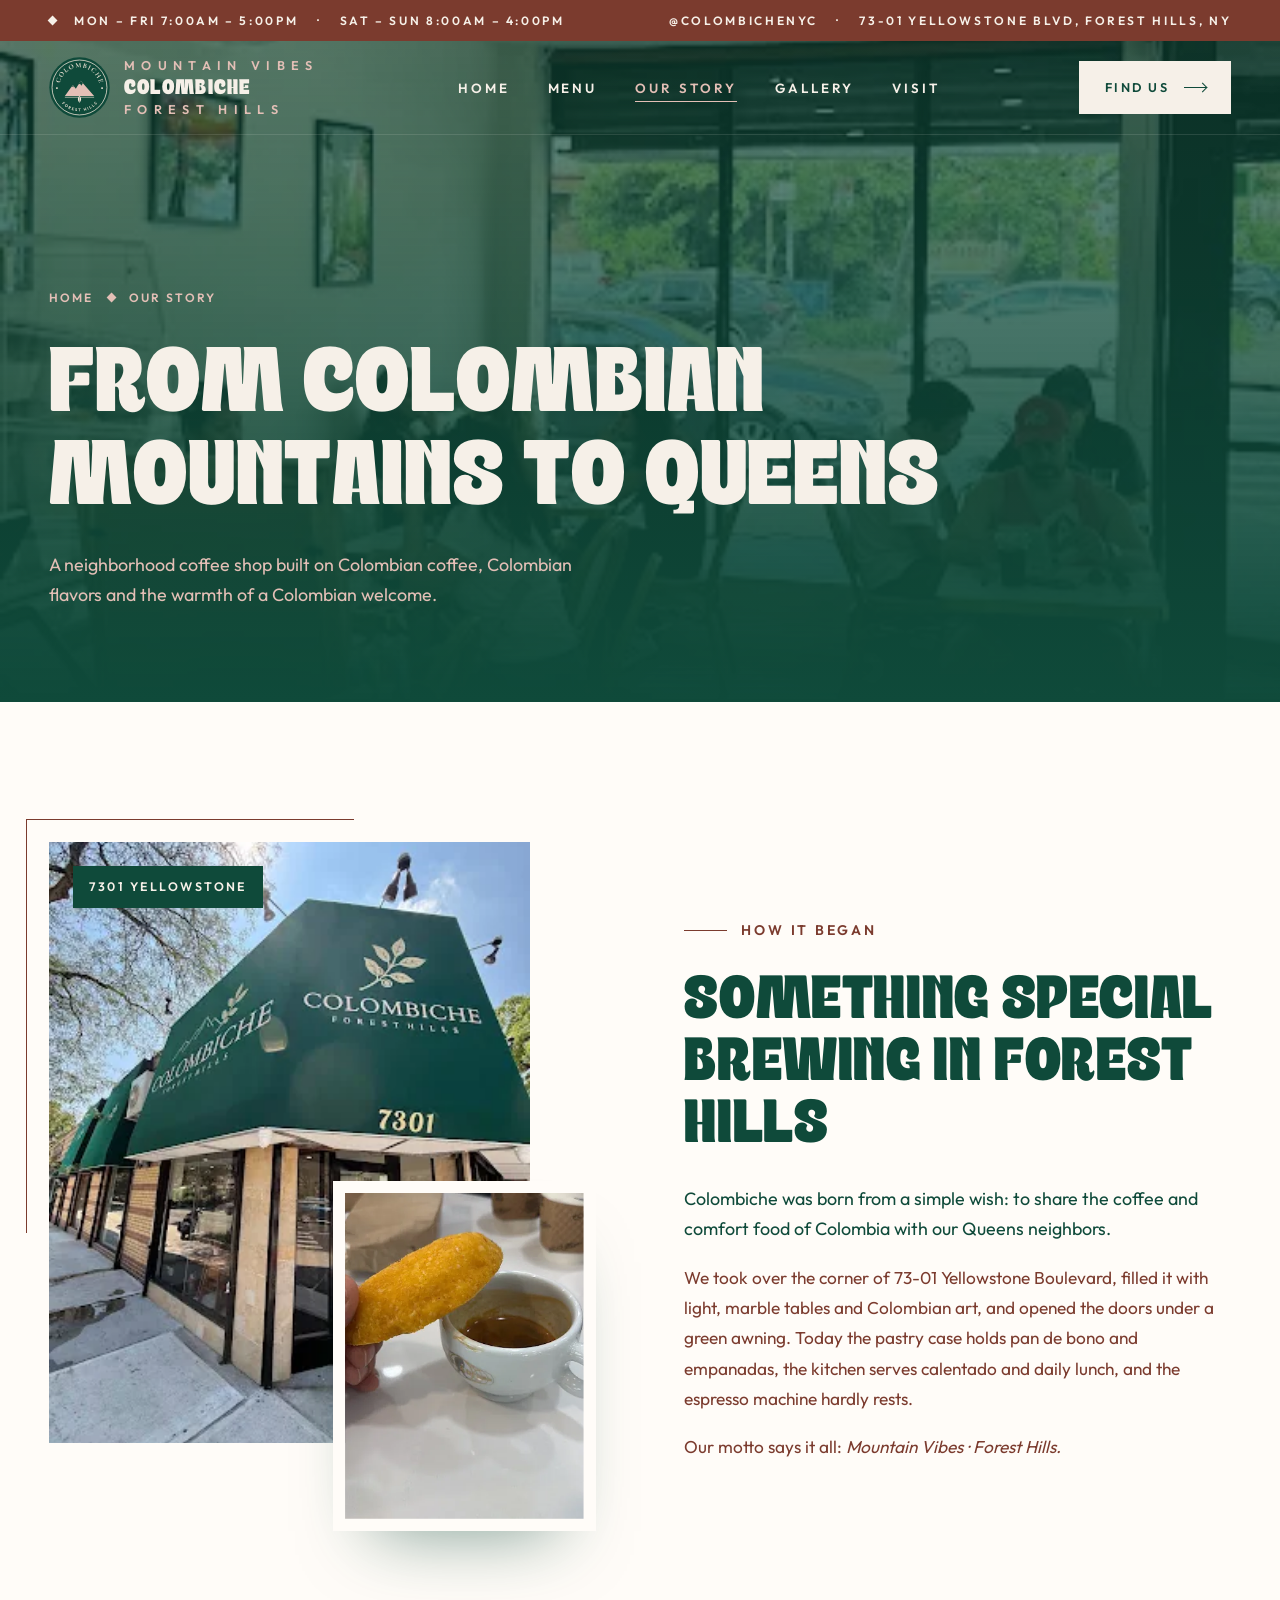
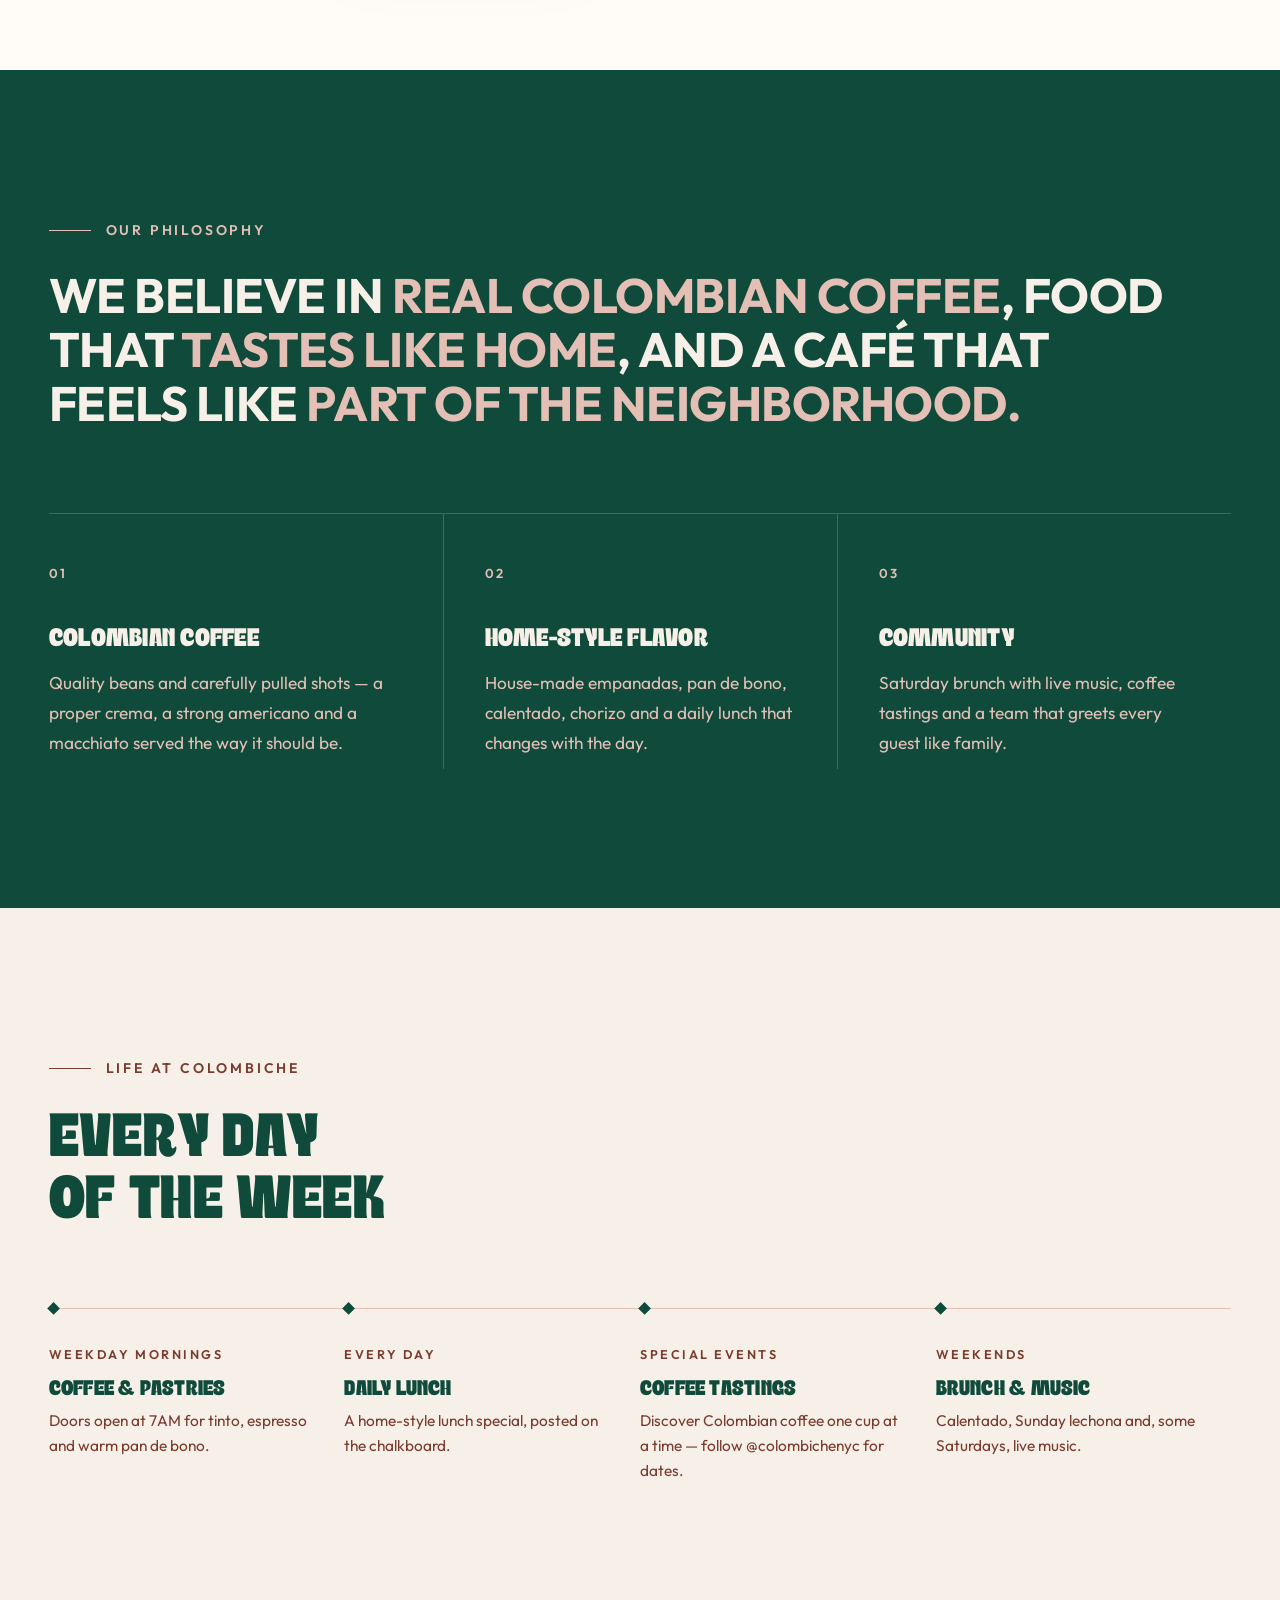
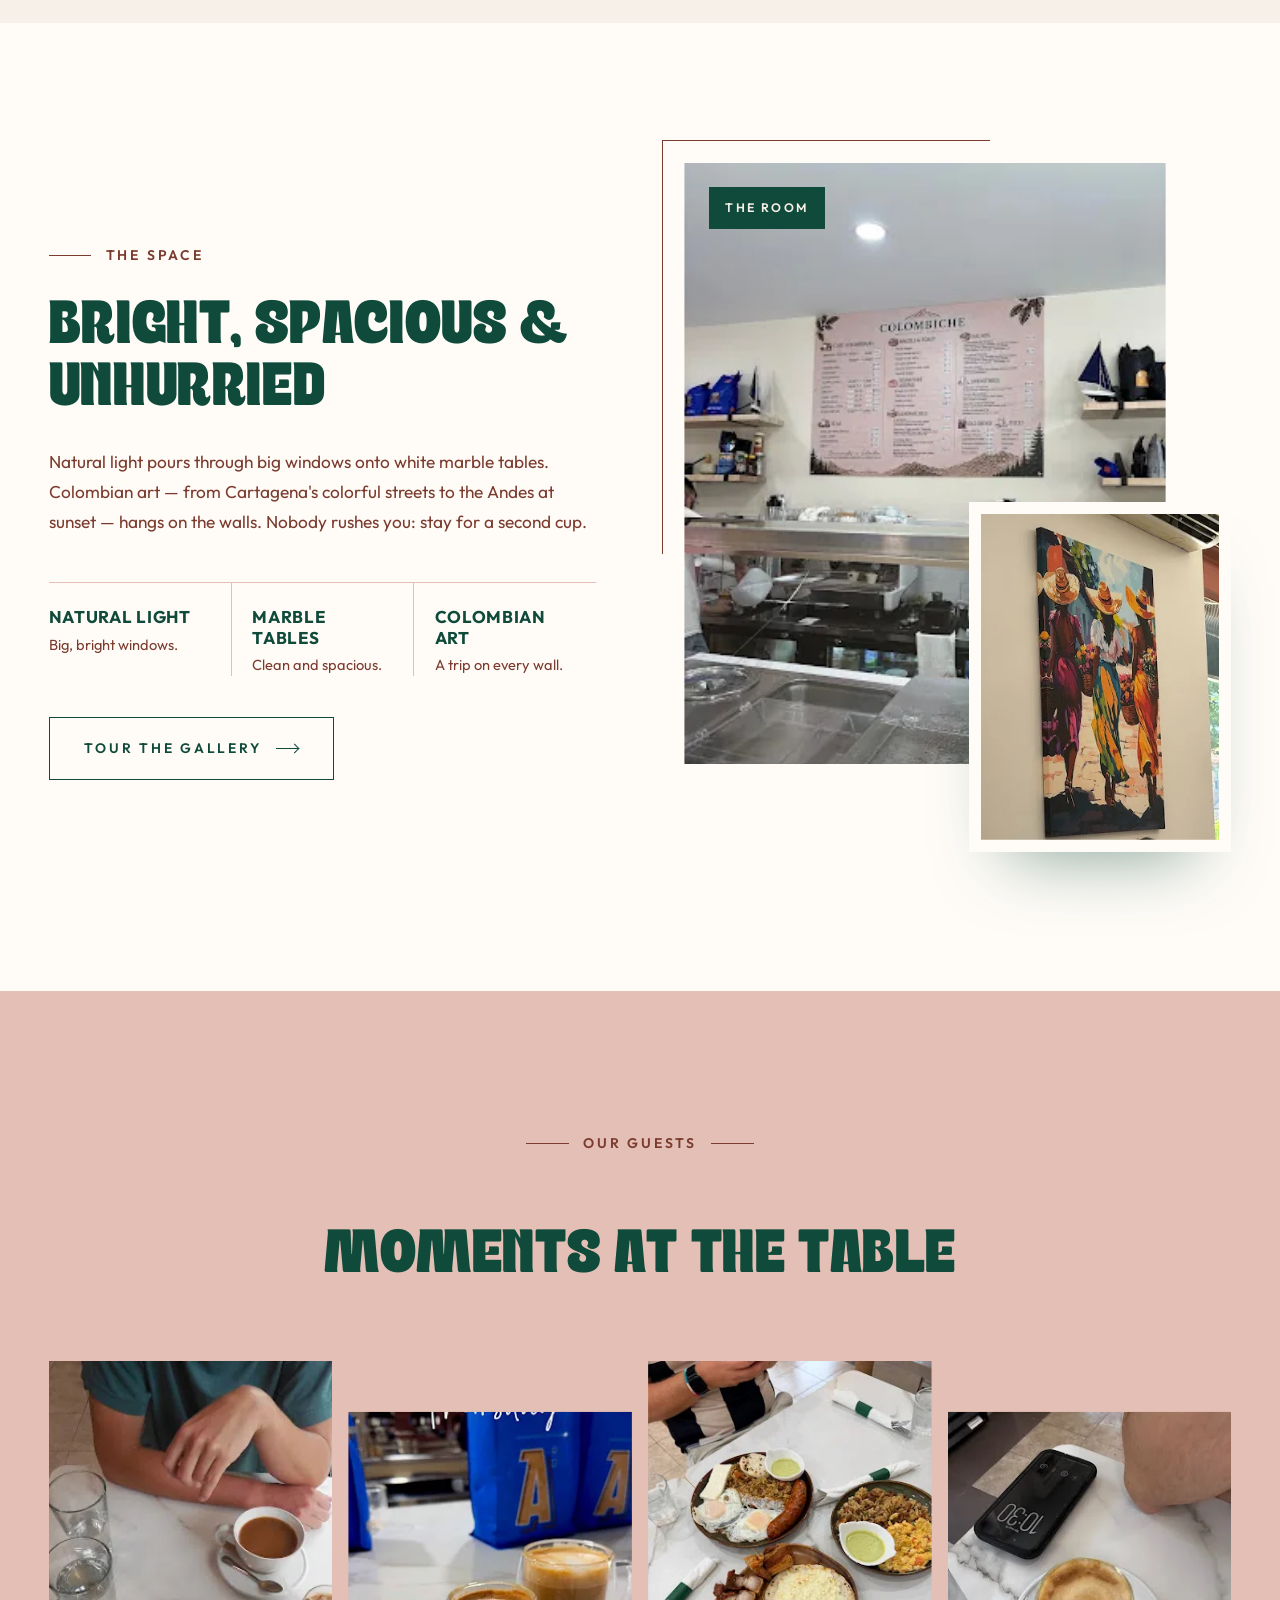
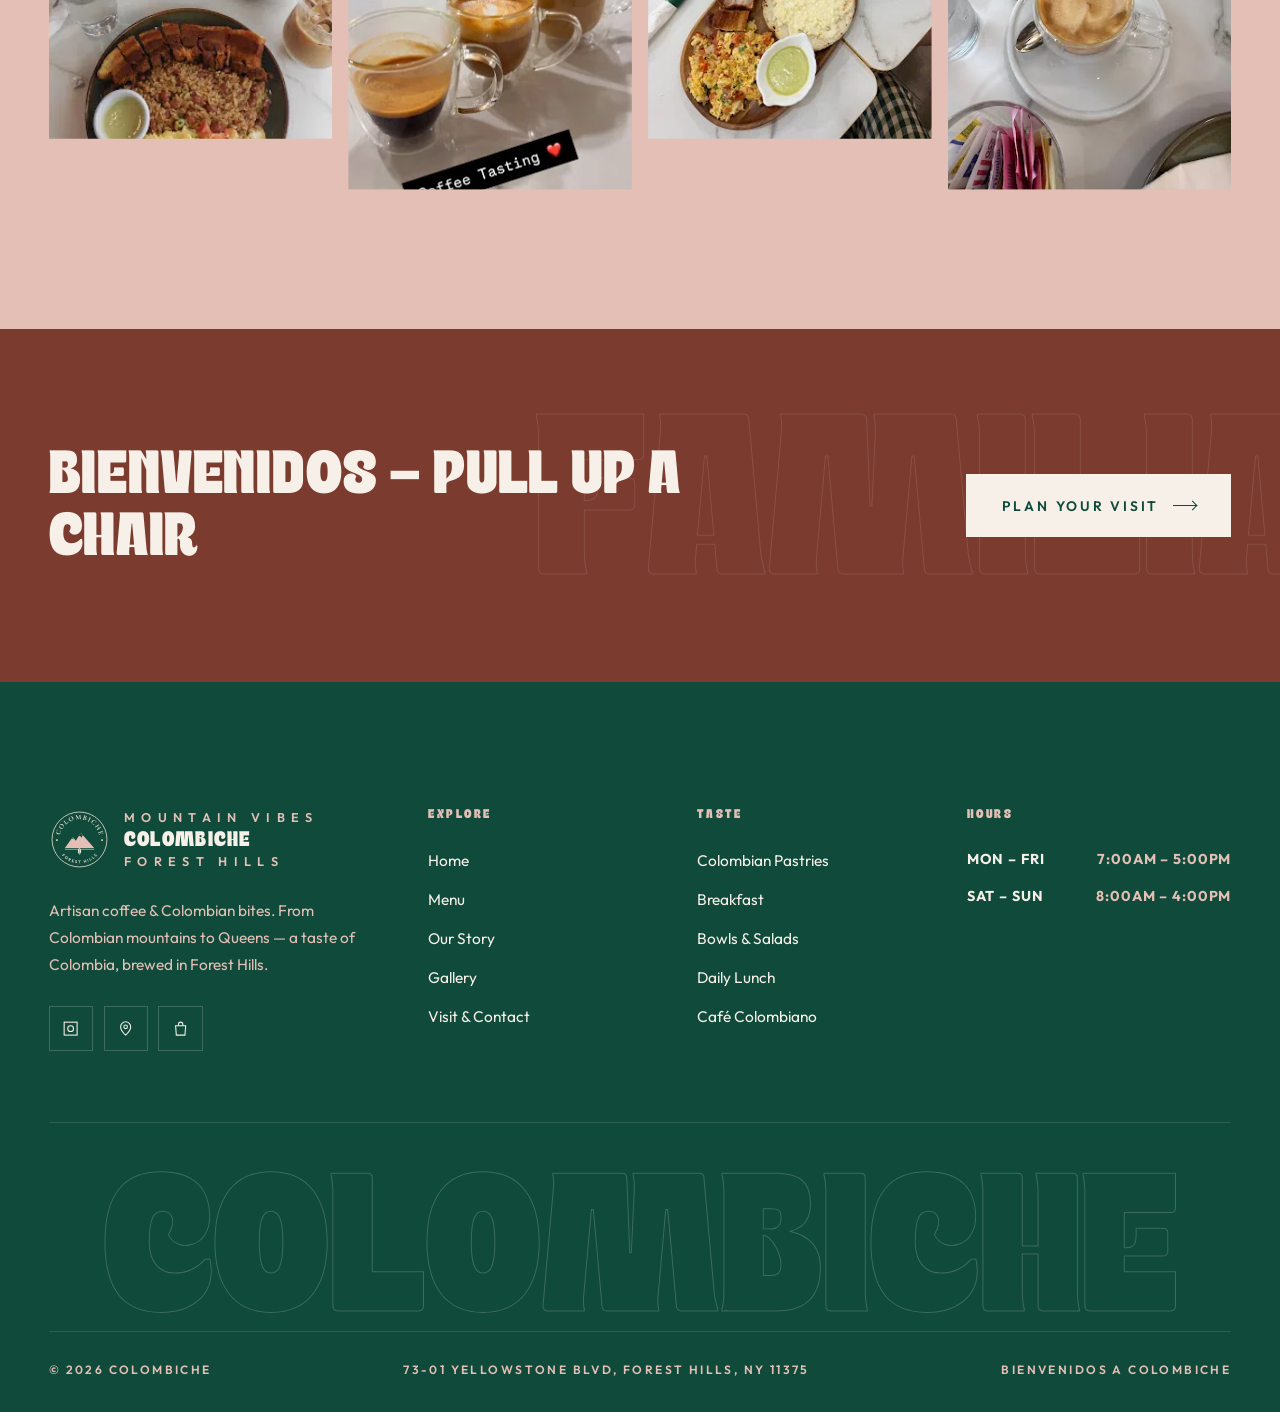
==== commit 2fb79d9a: "Speed up image loading: WebP images, eager loading, hero preload, cache headers Co-Authored-By: Clau" ====
--- a/about.html
+++ b/about.html
@@ -14,6 +14,7 @@
   <link rel="preconnect" href="https://fonts.gstatic.com" crossorigin>
   <link href="https://fonts.googleapis.com/css2?family=Outfit:wght@400;500;600;700&display=swap" rel="stylesheet">
   <link rel="stylesheet" href="css/style.css">
+  <link rel="preload" as="image" href="assets/images/unnamed%20%2865%29.webp" fetchpriority="high">
 </head>
 <body>
 
@@ -54,7 +55,7 @@
 
 <main>
 <section class="page-hero">
-  <div class="bg" data-parallax style="background-image:url('assets/images/unnamed%20%2865%29.jpg')"></div>
+  <div class="bg" data-parallax style="background-image:url('assets/images/unnamed%20%2865%29.webp')"></div>
   <div class="container">
     <div class="crumbs"><a href="index.html">Home</a><span class="diamond"></span><span>Our Story</span></div>
     <div class="hero-foot">
@@ -70,8 +71,8 @@
   <div class="container split">
     <div class="stack-images reveal">
       <span class="frame-line"></span>
-      <div class="img-main reveal-img"><img src="assets/images/unnamed%20%2849%29.jpg" alt="Colombiche storefront with green awning" loading="lazy"></div>
-      <div class="img-float reveal-img d2"><img src="assets/images/unnamed%20%2836%29.jpg" alt="Dedo de queso dipped in coffee" loading="lazy"></div>
+      <div class="img-main reveal-img"><img src="assets/images/unnamed%20%2849%29.webp" alt="Colombiche storefront with green awning" decoding="async"></div>
+      <div class="img-float reveal-img d2"><img src="assets/images/unnamed%20%2836%29.webp" alt="Dedo de queso dipped in coffee" decoding="async"></div>
       <span class="tag">7301 Yellowstone</span>
     </div>
     <div class="text-block">
@@ -129,8 +130,8 @@
   <div class="container split split--reverse">
     <div class="stack-images reveal">
       <span class="frame-line"></span>
-      <div class="img-main reveal-img"><img src="assets/images/unnamed%20%2823%29.jpg" alt="The Colombiche counter and menu board" loading="lazy"></div>
-      <div class="img-float reveal-img d2"><img src="assets/images/unnamed%20%286%29.jpg" alt="Colorful painting of Colombian women" loading="lazy"></div>
+      <div class="img-main reveal-img"><img src="assets/images/unnamed%20%2823%29.webp" alt="The Colombiche counter and menu board" decoding="async"></div>
+      <div class="img-float reveal-img d2"><img src="assets/images/unnamed%20%286%29.webp" alt="Colorful painting of Colombian women" decoding="async"></div>
       <span class="tag">The Room</span>
     </div>
     <div class="text-block">
@@ -154,10 +155,10 @@
       <h2 class="reveal">Moments at the Table</h2>
     </div>
     <div class="people-grid" style="padding-bottom:50px">
-      <figure class="reveal-img"><img src="assets/images/unnamed%20%2853%29.jpg" alt="A guest with coffee and breakfast" loading="lazy"></figure>
-      <figure class="reveal-img d1"><img src="assets/images/unnamed%20%2861%29.jpg" alt="Thursday coffee tasting" loading="lazy"></figure>
-      <figure class="reveal-img d2"><img src="assets/images/unnamed%20%285%29.jpg" alt="Breakfast spread for the table" loading="lazy"></figure>
-      <figure class="reveal-img d3"><img src="assets/images/unnamed%20%2833%29.jpg" alt="Cappuccino on a marble table" loading="lazy"></figure>
+      <figure class="reveal-img"><img src="assets/images/unnamed%20%2853%29.webp" alt="A guest with coffee and breakfast" decoding="async"></figure>
+      <figure class="reveal-img d1"><img src="assets/images/unnamed%20%2861%29.webp" alt="Thursday coffee tasting" decoding="async"></figure>
+      <figure class="reveal-img d2"><img src="assets/images/unnamed%20%285%29.webp" alt="Breakfast spread for the table" decoding="async"></figure>
+      <figure class="reveal-img d3"><img src="assets/images/unnamed%20%2833%29.webp" alt="Cappuccino on a marble table" decoding="async"></figure>
     </div>
   </div>
 </section>
